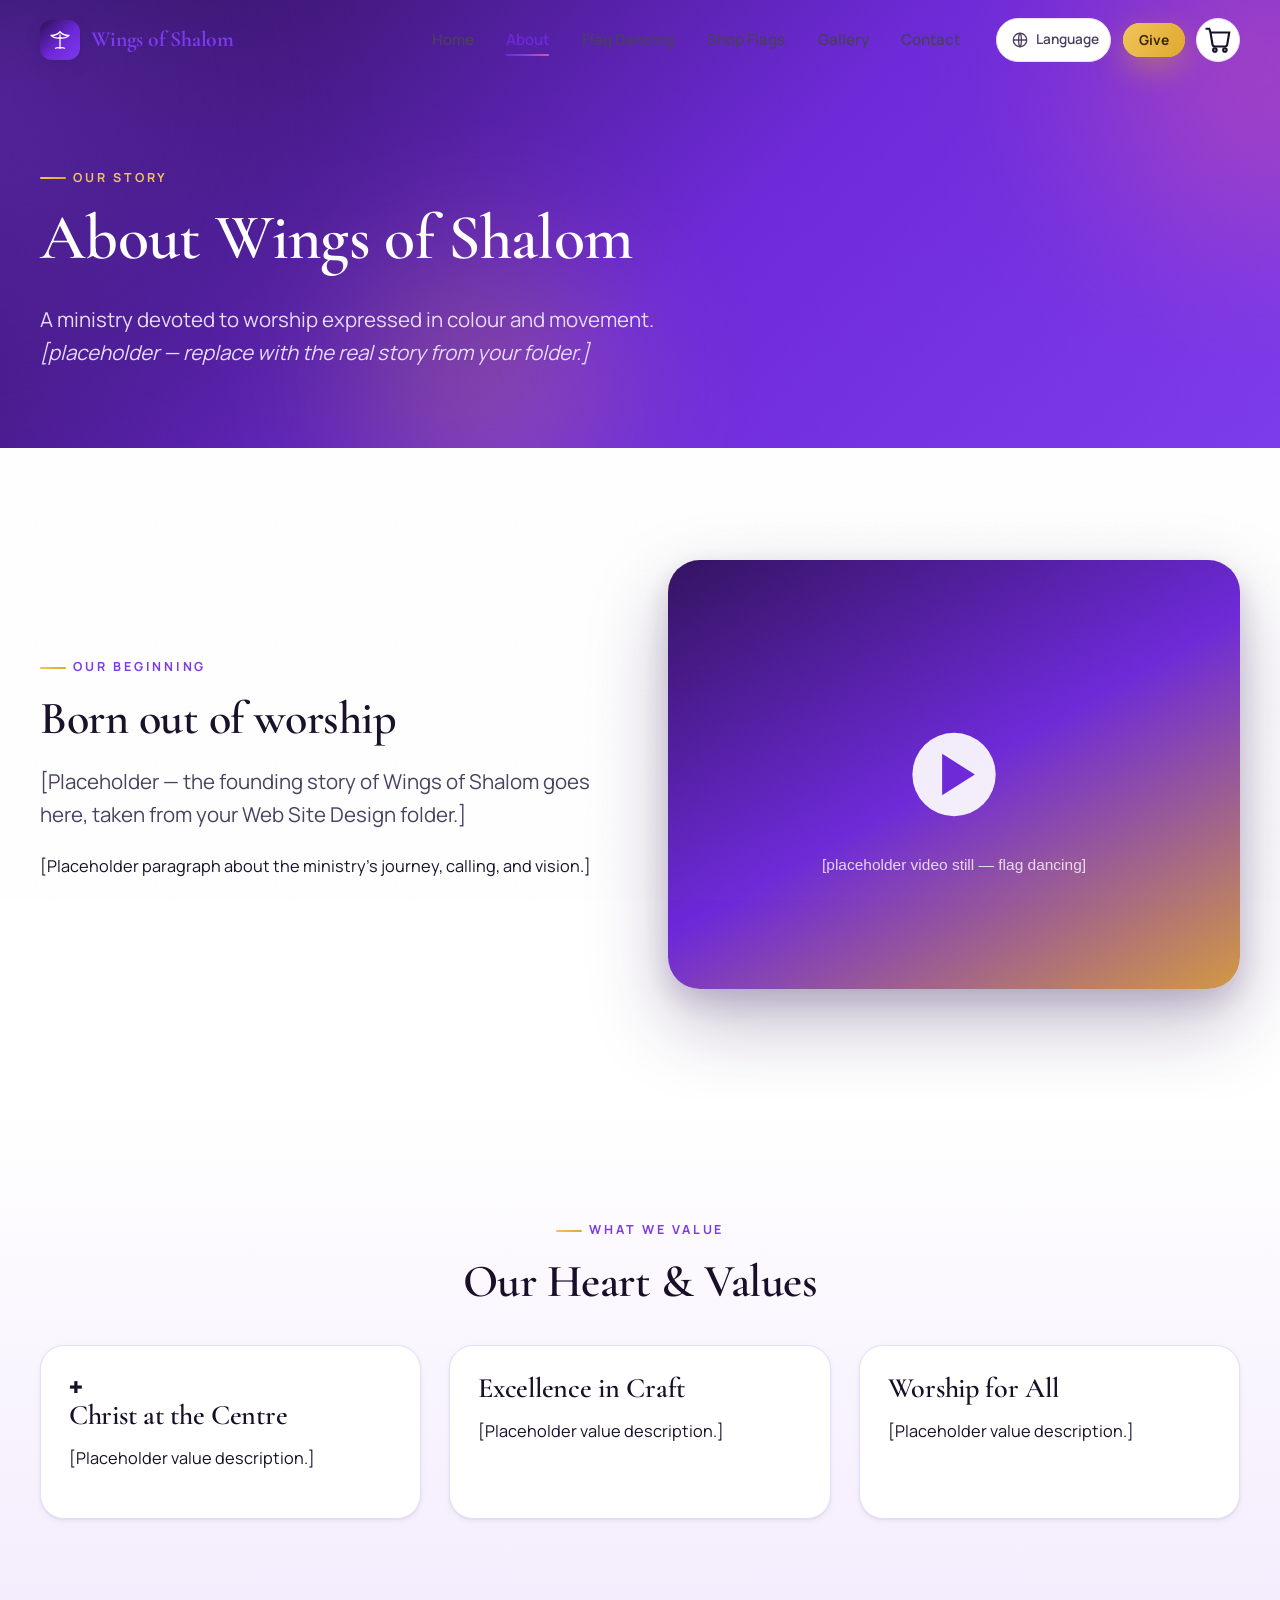
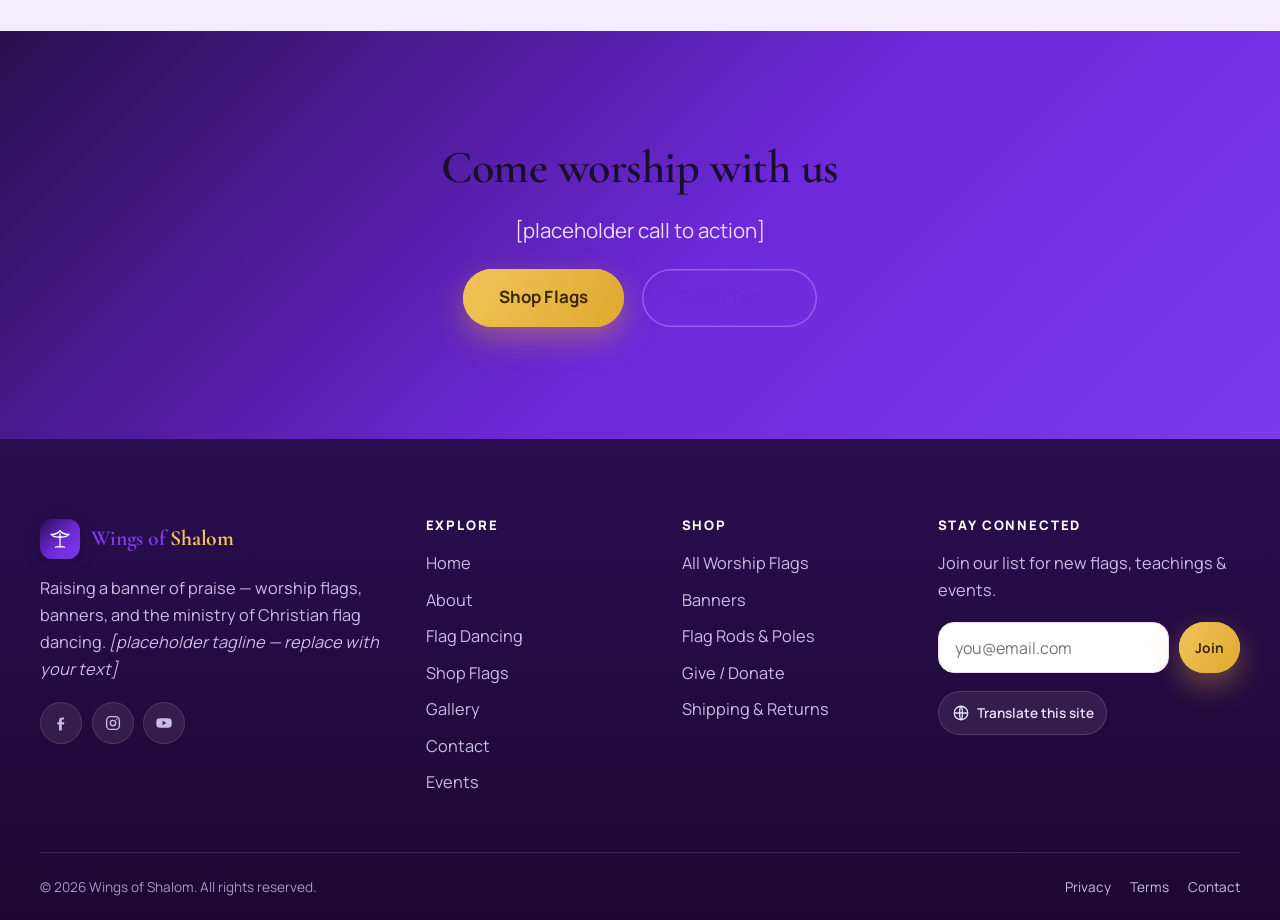
==== about.html @ 12aecfdf "Initial build: modern Wings of Shalom site + worship-flags storefront - Purple design system, self-h" ====
<!doctype html>
<html lang="en">
<head>
  <meta charset="utf-8">
  <meta name="viewport" content="width=device-width, initial-scale=1">
  <title>About Us — Wings of Shalom</title>
  <meta name="description" content="The story and heart behind Wings of Shalom — worship flags and Christian flag dancing.">
  <link rel="icon" href="assets/img/favicon.svg" type="image/svg+xml">
  <link rel="preload" as="font" type="font/woff2" href="assets/fonts/cormorant-600.woff2" crossorigin>
  <link rel="stylesheet" href="assets/css/theme.css">
  <script defer src="assets/js/products.js"></script>
  <script defer src="assets/js/components.js"></script>
  <script defer src="assets/js/store.js"></script>
  <script defer src="assets/js/main.js"></script>
</head>
<body>
<div id="site-header"></div>
<main>
  <section class="band royal" style="padding:10rem 0 3.5rem;position:relative;overflow:hidden">
    <div class="aurora" style="opacity:.5"><i></i><i></i><i></i></div>
    <div class="container" style="position:relative;z-index:2">
      <span class="eyebrow" style="color:var(--gold-400)" data-reveal>Our Story</span>
      <h1 data-reveal data-reveal-delay="1" style="color:#fff">About Wings of Shalom</h1>
      <p class="lead" data-reveal data-reveal-delay="2" style="color:#e9ddfb;max-width:58ch">A ministry devoted to worship expressed in colour and movement. <em>[placeholder — replace with the real story from your folder.]</em></p>
    </div>
  </section>
  
  <section class="section">
    <div class="container grid cols-2" style="gap:var(--sp-6);align-items:center">
      <div data-reveal="left">
        <span class="eyebrow">Our Beginning</span>
        <h2>Born out of worship</h2>
        <p class="lead">[Placeholder — the founding story of Wings of Shalom goes here, taken from your
          Web Site Design folder.]</p>
        <p>[Placeholder paragraph about the ministry's journey, calling, and vision.]</p>
      </div>
      <div data-reveal="right" data-tilt="7" class="tilt"><div class="tilt-lift shine-border" style="border-radius:var(--r-xl);overflow:hidden;box-shadow:var(--sh-4)"><img src="assets/img/media-1.svg" alt="[placeholder]" class="obj-cover" style="aspect-ratio:4/3"></div></div>
    </div>
  </section>
  <section class="section band soft">
    <div class="container">
      <div class="section-head center text-center" style="margin-bottom:var(--sp-5)"><span class="eyebrow" style="justify-content:center">What We Value</span><h2>Our Heart &amp; Values</h2></div>
      <div class="grid cols-3">
        <div class="card" data-reveal><div class="pad"><span class="ic feature-ic">✚</span><h3>Christ at the Centre</h3><p>[Placeholder value description.]</p></div></div>
        <div class="card" data-reveal data-reveal-delay="1"><div class="pad"><h3>Excellence in Craft</h3><p>[Placeholder value description.]</p></div></div>
        <div class="card" data-reveal data-reveal-delay="2"><div class="pad"><h3>Worship for All</h3><p>[Placeholder value description.]</p></div></div>
      </div>
    </div>
  </section>
  <section class="section band royal" style="text-align:center"><div class="narrow"><h2 data-reveal>Come worship with us</h2><p class="lead" data-reveal data-reveal-delay="1" style="color:#e9ddfb">[placeholder call to action]</p><div class="flex center wrap" data-reveal data-reveal-delay="2" style="margin-top:1.2rem"><a class="btn lg gold" href="worship-flags.html">Shop Flags</a><a class="btn lg ghost" href="contact.html">Get in Touch</a></div></div></section>
</main>
<div id="site-footer"></div>
</body>
</html>
---- assets/css/theme.css ----
/* ============================================================================
   WINGS OF SHALOM — Design System  (theme.css)
   Purple-anchored, worshipful, modern. Self-contained (no CDN).
   ----------------------------------------------------------------------------
   Sections:
     1. Fonts
     2. Design tokens (color / type / space / depth / motion)
     3. Reset & base
     4. Typography
     5. Layout primitives
     6. Buttons & links
     7. Cards, glass, depth
     8. Navigation + Google Translate widget
     9. Hero + animated backdrops
    10. Sections, ribbons, marquee
    11. Forms & inputs
    12. Storefront (grid, product, cart drawer, checkout)
    13. Footer
    14. Motion / scroll-reveal / reduced-motion
    15. Utilities & responsive
   ========================================================================== */

/* ---------- 1. Fonts -------------------------------------------------------- */
@font-face{font-family:"Cormorant";src:url("../fonts/cormorant-400.woff2") format("woff2");font-weight:400;font-style:normal;font-display:swap}
@font-face{font-family:"Cormorant";src:url("../fonts/cormorant-500.woff2") format("woff2");font-weight:500;font-style:normal;font-display:swap}
@font-face{font-family:"Cormorant";src:url("../fonts/cormorant-600.woff2") format("woff2");font-weight:600;font-style:normal;font-display:swap}
@font-face{font-family:"Cormorant";src:url("../fonts/cormorant-700.woff2") format("woff2");font-weight:700;font-style:normal;font-display:swap}
@font-face{font-family:"Manrope";src:url("../fonts/manrope-400.woff2") format("woff2");font-weight:400;font-style:normal;font-display:swap}
@font-face{font-family:"Manrope";src:url("../fonts/manrope-500.woff2") format("woff2");font-weight:500;font-style:normal;font-display:swap}
@font-face{font-family:"Manrope";src:url("../fonts/manrope-600.woff2") format("woff2");font-weight:600;font-style:normal;font-display:swap}
@font-face{font-family:"Manrope";src:url("../fonts/manrope-700.woff2") format("woff2");font-weight:700;font-style:normal;font-display:swap}
@font-face{font-family:"Manrope";src:url("../fonts/manrope-800.woff2") format("woff2");font-weight:800;font-style:normal;font-display:swap}
@font-face{font-family:"Playfair";src:url("../fonts/playfair-600.woff2") format("woff2");font-weight:600;font-style:normal;font-display:swap}
@font-face{font-family:"Playfair";src:url("../fonts/playfair-700.woff2") format("woff2");font-weight:700;font-style:normal;font-display:swap}

/* ---------- 2. Design tokens ----------------------------------------------- */
:root{
  /* --- Purple scale (the MAIN color family) --- */
  --plum-950:#1c0733;
  --plum-900:#2a0e4f;
  --plum-800:#3b1466;
  --plum-700:#4c1d95;
  --brand-700:#5b21b6;
  --brand-600:#6d28d9;   /* primary */
  --brand-500:#7c3aed;   /* bright primary / CTA */
  --brand-400:#9061f0;
  --lilac-300:#b794f6;
  --lilac-200:#d6bcfa;
  --lilac-100:#ede9fe;
  --lilac-50:#f6f2ff;

  /* --- Complementary accents (purple stays dominant) --- */
  --gold-600:#c68a1e;
  --gold-500:#e0a92e;    /* regal gold */
  --gold-400:#f0c45a;
  --rose-500:#e0559b;    /* flag-vibrant magenta-rose */
  --rose-400:#f472b6;
  --teal-400:#3fd0c9;    /* cool complement, used sparingly */
  --teal-300:#5eead4;

  /* --- Neutrals (purple-tinted) --- */
  --ink-900:#180f28;
  --ink-800:#241a38;
  --ink-600:#4a3f60;
  --ink-500:#6b6083;
  --ink-400:#8f86a6;
  --paper:#ffffff;
  --paper-2:#faf7ff;
  --paper-3:#f3ecfd;
  --line:#e7ddf7;
  --line-strong:#d8c9f2;

  /* --- Semantic tokens (light context default) --- */
  --bg:var(--paper);
  --bg-soft:var(--paper-2);
  --surface:#ffffff;
  --text:var(--ink-900);
  --text-soft:var(--ink-600);
  --text-faint:var(--ink-400);
  --brand:var(--brand-600);
  --brand-bright:var(--brand-500);
  --accent:var(--gold-500);
  --border:var(--line);

  /* --- Gradients --- */
  --grad-brand:linear-gradient(120deg,var(--brand-600),var(--brand-500) 40%,var(--rose-500));
  --grad-royal:linear-gradient(135deg,var(--plum-900),var(--brand-600) 55%,var(--brand-500));
  --grad-gold:linear-gradient(120deg,var(--gold-400),var(--gold-500));
  --grad-text:linear-gradient(100deg,var(--brand-500),var(--rose-500) 60%,var(--gold-500));
  --grad-sheen:linear-gradient(115deg,transparent 20%,rgba(255,255,255,.55) 50%,transparent 80%);

  /* --- Type --- */
  --font-display:"Cormorant","Iowan Old Style","Palatino Linotype",Georgia,serif;
  --font-quote:"Playfair","Cormorant",Georgia,serif;
  --font-body:"Manrope",system-ui,-apple-system,"Segoe UI",Roboto,sans-serif;
  --fs-hero:clamp(2.9rem,7vw,6rem);
  --fs-h1:clamp(2.3rem,5vw,4rem);
  --fs-h2:clamp(1.9rem,3.6vw,3rem);
  --fs-h3:clamp(1.35rem,2.2vw,1.9rem);
  --fs-lead:clamp(1.08rem,1.6vw,1.35rem);

  /* --- Space & radius --- */
  --sp-1:.375rem; --sp-2:.75rem; --sp-3:1.125rem; --sp-4:1.75rem;
  --sp-5:2.5rem; --sp-6:3.5rem; --sp-7:5rem; --sp-8:7rem;
  --r-sm:.6rem; --r-md:1rem; --r-lg:1.5rem; --r-xl:2rem; --r-pill:999px;
  --maxw:1200px; --maxw-narrow:820px;

  /* --- Depth --- */
  --sh-1:0 1px 2px rgba(28,7,51,.06),0 2px 6px rgba(28,7,51,.05);
  --sh-2:0 6px 18px rgba(59,20,102,.10),0 2px 6px rgba(59,20,102,.06);
  --sh-3:0 18px 44px rgba(59,20,102,.16),0 6px 14px rgba(59,20,102,.09);
  --sh-4:0 34px 80px rgba(43,14,79,.28),0 12px 30px rgba(43,14,79,.16);
  --sh-brand:0 20px 50px rgba(109,40,217,.35);
  --ring:0 0 0 3px rgba(124,58,237,.35);

  /* --- Motion --- */
  --ease:cubic-bezier(.22,.61,.36,1);
  --ease-out:cubic-bezier(.16,1,.3,1);
  --ease-spring:cubic-bezier(.34,1.56,.64,1);
  --t-fast:.18s; --t:.32s; --t-slow:.6s;
}

/* Dark context helper (for rich bands / footer) */
.on-dark{
  --bg:var(--plum-950);
  --surface:rgba(255,255,255,.06);
  --text:#f4eeff;
  --text-soft:#c9bce6;
  --text-faint:#9d8ec2;
  --border:rgba(255,255,255,.12);
  color:var(--text);
}

/* ---------- 3. Reset & base ------------------------------------------------ */
*,*::before,*::after{box-sizing:border-box}
html{-webkit-text-size-adjust:100%;scroll-behavior:smooth}
@media (prefers-reduced-motion:reduce){html{scroll-behavior:auto}}
body{
  margin:0;font-family:var(--font-body);color:var(--text);background:var(--bg);
  font-size:1.02rem;line-height:1.65;font-weight:400;
  -webkit-font-smoothing:antialiased;text-rendering:optimizeLegibility;
  overflow-x:hidden;
}
img,video,svg{max-width:100%;height:auto;display:block}
a{color:inherit;text-decoration:none}
button{font-family:inherit;cursor:pointer}
:focus-visible{outline:none;box-shadow:var(--ring);border-radius:var(--r-sm)}
::selection{background:var(--brand-400);color:#fff}
hr{border:none;border-top:1px solid var(--border);margin:var(--sp-5) 0}

/* Grain + scrollbar niceties */
body::after{
  content:"";position:fixed;inset:0;pointer-events:none;z-index:9;opacity:.035;
  background-image:url("data:image/svg+xml,%3Csvg xmlns='http://www.w3.org/2000/svg' width='120' height='120'%3E%3Cfilter id='n'%3E%3CfeTurbulence type='fractalNoise' baseFrequency='.9' numOctaves='2'/%3E%3C/filter%3E%3Crect width='100%25' height='100%25' filter='url(%23n)'/%3E%3C/svg%3E");
}
::-webkit-scrollbar{width:12px;height:12px}
::-webkit-scrollbar-thumb{background:var(--lilac-300);border-radius:99px;border:3px solid var(--paper-2)}
::-webkit-scrollbar-thumb:hover{background:var(--brand-400)}

/* ---------- 4. Typography -------------------------------------------------- */
h1,h2,h3,h4{font-family:var(--font-display);font-weight:600;line-height:1.05;
  letter-spacing:-.01em;color:var(--text);margin:0 0 .5em}
h1{font-size:var(--fs-h1)} h2{font-size:var(--fs-h2)} h3{font-size:var(--fs-h3);font-weight:600}
p{margin:0 0 1.1em}
.lead{font-size:var(--fs-lead);color:var(--text-soft);line-height:1.6}
.eyebrow{font-family:var(--font-body);font-weight:700;font-size:.78rem;
  letter-spacing:.22em;text-transform:uppercase;color:var(--brand-500);
  display:inline-flex;align-items:center;gap:.6em;margin:0 0 1rem}
.eyebrow::before{content:"";width:26px;height:2px;border-radius:2px;background:var(--grad-gold)}
.on-dark .eyebrow{color:var(--gold-400)}
.display{font-family:var(--font-display);font-size:var(--fs-hero);font-weight:600;
  line-height:1.02;letter-spacing:-.02em}
.grad-text{background:var(--grad-text);-webkit-background-clip:text;background-clip:text;
  -webkit-text-fill-color:transparent;color:transparent}
.serif{font-family:var(--font-display)}
.quote{font-family:var(--font-quote);font-style:italic}
.scripture{font-family:var(--font-quote);font-style:italic;color:var(--text-soft)}
small,.small{font-size:.82rem}

/* ---------- 5. Layout primitives ------------------------------------------- */
.container{width:min(100% - 2.5rem,var(--maxw));margin-inline:auto}
.narrow{width:min(100% - 2.5rem,var(--maxw-narrow));margin-inline:auto}
.section{padding-block:var(--sp-8)}
.section-sm{padding-block:var(--sp-6)}
.grid{display:grid;gap:var(--sp-4)}
.cols-2{grid-template-columns:repeat(2,1fr)}
.cols-3{grid-template-columns:repeat(3,1fr)}
.cols-4{grid-template-columns:repeat(4,1fr)}
.flex{display:flex;gap:var(--sp-3);align-items:center}
.wrap{flex-wrap:wrap}
.between{justify-content:space-between}
.center{justify-content:center}
.stack>*+*{margin-top:var(--sp-3)}
.text-center{text-align:center}
.mx-auto{margin-inline:auto}
.badge{display:inline-flex;align-items:center;gap:.5em;font-size:.75rem;font-weight:700;
  letter-spacing:.03em;padding:.4em .8em;border-radius:var(--r-pill);
  background:var(--lilac-100);color:var(--brand-600)}
.badge.gold{background:linear-gradient(120deg,#fff4d6,#ffe6a8);color:#8a5a00}

/* ---------- 6. Buttons & links --------------------------------------------- */
.btn{
  --bg:var(--grad-brand);position:relative;display:inline-flex;align-items:center;
  justify-content:center;gap:.6em;font-family:var(--font-body);font-weight:700;
  font-size:.98rem;letter-spacing:.01em;line-height:1;padding:1.02em 1.7em;border:none;
  border-radius:var(--r-pill);color:#fff;background:var(--brand-600);
  box-shadow:var(--sh-2);isolation:isolate;overflow:hidden;
  transition:transform var(--t) var(--ease-spring),box-shadow var(--t) var(--ease),filter var(--t);
  will-change:transform}
.btn::before{content:"";position:absolute;inset:0;z-index:-1;background:var(--grad-brand);
  transition:transform var(--t) var(--ease)}
.btn::after{content:"";position:absolute;inset:0;z-index:-1;opacity:0;
  background:var(--grad-sheen);transform:translateX(-120%);transition:opacity .1s}
.btn:hover{transform:translateY(-3px) scale(1.015);box-shadow:var(--sh-brand)}
.btn:hover::after{opacity:1;animation:sheen .9s var(--ease) forwards}
.btn:active{transform:translateY(-1px) scale(.99)}
@keyframes sheen{from{transform:translateX(-120%)}to{transform:translateX(120%)}}
.btn.gold{background:var(--grad-gold);color:#3a2600;box-shadow:0 12px 30px rgba(224,169,46,.4)}
.btn.gold::before{background:var(--grad-gold)}
.btn.ghost{background:transparent;color:var(--brand-600);box-shadow:inset 0 0 0 1.5px var(--brand-400)}
.btn.ghost::before{opacity:0}
.btn.ghost:hover{color:#fff;box-shadow:var(--sh-brand)}
.btn.ghost:hover::before{opacity:1}
.on-dark .btn.ghost{color:#fff;box-shadow:inset 0 0 0 1.5px rgba(255,255,255,.4)}
.btn.lg{padding:1.2em 2.1em;font-size:1.06rem}
.btn.sm{padding:.72em 1.15em;font-size:.86rem}
.btn.block{display:flex;width:100%}
.link-arrow{display:inline-flex;align-items:center;gap:.5em;font-weight:700;color:var(--brand-600);
  transition:gap var(--t) var(--ease)}
.link-arrow svg{transition:transform var(--t) var(--ease)}
.link-arrow:hover{gap:.85em}
.link-arrow:hover svg{transform:translateX(4px)}
.on-dark .link-arrow{color:var(--gold-400)}

/* ---------- 7. Cards, glass, depth ----------------------------------------- */
.card{background:var(--surface);border:1px solid var(--border);border-radius:var(--r-lg);
  box-shadow:var(--sh-1);overflow:hidden;transition:transform var(--t) var(--ease-out),
  box-shadow var(--t) var(--ease),border-color var(--t)}
.card:hover{transform:translateY(-6px);box-shadow:var(--sh-3);border-color:var(--line-strong)}
.card .pad{padding:var(--sp-4)}
.glass{background:rgba(255,255,255,.62);backdrop-filter:blur(16px) saturate(160%);
  -webkit-backdrop-filter:blur(16px) saturate(160%);border:1px solid rgba(255,255,255,.55);
  box-shadow:var(--sh-2)}
.on-dark .glass{background:rgba(40,20,70,.42);border-color:rgba(255,255,255,.12)}
/* 3D tilt shell (JS-driven via --rx/--ry) */
.tilt{transform:perspective(900px) rotateX(var(--rx,0deg)) rotateY(var(--ry,0deg));
  transition:transform var(--t) var(--ease);transform-style:preserve-3d;will-change:transform}
.tilt .tilt-lift{transform:translateZ(40px)}
/* Gradient border shine */
.shine-border{position:relative}
.shine-border::before{content:"";position:absolute;inset:0;border-radius:inherit;padding:1.5px;
  background:var(--grad-brand);-webkit-mask:linear-gradient(#000 0 0) content-box,linear-gradient(#000 0 0);
  -webkit-mask-composite:xor;mask-composite:exclude;opacity:.0;transition:opacity var(--t)}
.shine-border:hover::before{opacity:.9}

/* ---------- 8. Navigation + Google Translate ------------------------------- */
.nav{position:fixed;top:0;left:0;right:0;z-index:100;transition:background var(--t) var(--ease),
  box-shadow var(--t) var(--ease),padding var(--t) var(--ease);padding:1.1rem 0}
.nav-inner{display:flex;align-items:center;gap:1.4rem;
  width:min(100% - 2.5rem,var(--maxw));margin-inline:auto}
.nav.scrolled{background:rgba(255,255,255,.72);backdrop-filter:blur(18px) saturate(180%);
  -webkit-backdrop-filter:blur(18px) saturate(180%);box-shadow:0 6px 24px rgba(59,20,102,.10);
  padding:.6rem 0;border-bottom:1px solid rgba(216,201,242,.6)}
.brand{display:flex;align-items:center;gap:.7rem;font-family:var(--font-display);
  font-weight:700;font-size:1.35rem;letter-spacing:-.01em;color:var(--text);margin-right:auto}
.brand .mark{width:40px;height:40px;border-radius:12px;display:grid;place-items:center;
  background:var(--grad-royal);box-shadow:var(--sh-2);color:#fff;flex:0 0 auto}
.brand .mark svg{width:24px;height:24px}
.brand b{font-weight:700}.brand span{color:var(--brand-500)}
.nav-links{display:flex;align-items:center;gap:.35rem}
.nav-links a{position:relative;padding:.55rem .85rem;border-radius:var(--r-sm);font-weight:600;
  font-size:.95rem;color:var(--text-soft);transition:color var(--t),background var(--t)}
.nav-links a::after{content:"";position:absolute;left:.85rem;right:.85rem;bottom:.32rem;height:2px;
  border-radius:2px;background:var(--grad-brand);transform:scaleX(0);transform-origin:left;
  transition:transform var(--t) var(--ease)}
.nav-links a:hover,.nav-links a.active{color:var(--brand-600)}
.nav-links a:hover::after,.nav-links a.active::after{transform:scaleX(1)}
.nav-actions{display:flex;align-items:center;gap:.7rem}

/* Cart button */
.cart-btn{position:relative;width:44px;height:44px;border-radius:50%;border:1px solid var(--border);
  background:var(--surface);display:grid;place-items:center;color:var(--text);
  transition:transform var(--t) var(--ease-spring),box-shadow var(--t),color var(--t)}
.cart-btn:hover{transform:translateY(-2px) scale(1.06);box-shadow:var(--sh-2);color:var(--brand-600)}
.cart-count{position:absolute;top:-4px;right:-4px;min-width:20px;height:20px;padding:0 5px;
  border-radius:99px;background:var(--grad-brand);color:#fff;font-size:.7rem;font-weight:800;
  display:grid;place-items:center;box-shadow:0 3px 8px rgba(124,58,237,.5);
  transform:scale(0);transition:transform var(--t) var(--ease-spring)}
.cart-count.show{transform:scale(1)}
.cart-count.bump{animation:bump .4s var(--ease-spring)}
@keyframes bump{0%{transform:scale(1)}40%{transform:scale(1.5)}100%{transform:scale(1)}}

/* Google Translate widget — restyled to a clean pill */
.gt-wrap{position:relative;display:inline-flex;align-items:center}
.gt-pill{display:inline-flex;align-items:center;gap:.45rem;height:44px;padding:0 .7rem 0 .85rem;
  border-radius:var(--r-pill);border:1px solid var(--border);background:var(--surface);
  color:var(--text-soft);font-weight:600;font-size:.85rem;transition:box-shadow var(--t),color var(--t)}
.gt-pill:hover{color:var(--brand-600);box-shadow:var(--sh-1)}
.gt-pill svg{width:18px;height:18px;flex:0 0 auto}
/* Google injects a <select>; we overlay it invisibly on the pill for native behaviour */
#google_translate_element{position:relative}
#google_translate_element .goog-te-gadget{font-size:0!important;color:transparent!important}
#google_translate_element .goog-te-gadget>span{display:none}
#google_translate_element select.goog-te-combo{
  position:absolute;inset:0;width:100%;height:100%;opacity:0;cursor:pointer;margin:0;border:0}
/* Kill Google’s top banner + tooltip chrome */
.goog-te-banner-frame,.skiptranslate>iframe{display:none!important}
body{top:0!important}
#goog-gt-tt,.goog-te-balloon-frame{display:none!important}
.goog-text-highlight{background:none!important;box-shadow:none!important}

/* Mobile nav */
.nav-toggle{display:none;width:44px;height:44px;border-radius:12px;border:1px solid var(--border);
  background:var(--surface);flex-direction:column;justify-content:center;align-items:center;gap:5px}
.nav-toggle span{width:20px;height:2px;background:var(--text);border-radius:2px;
  transition:transform var(--t) var(--ease),opacity var(--t)}
.nav-toggle.open span:nth-child(1){transform:translateY(7px) rotate(45deg)}
.nav-toggle.open span:nth-child(2){opacity:0}
.nav-toggle.open span:nth-child(3){transform:translateY(-7px) rotate(-45deg)}

/* ---------- 9. Hero + animated backdrops ----------------------------------- */
.hero{position:relative;min-height:100svh;display:flex;align-items:center;
  padding-top:7rem;overflow:hidden;background:var(--plum-950);color:#fff}
.hero .container{position:relative;z-index:3}
.hero h1{color:#fff}
.hero .lead{color:#d9ccf3;max-width:34ch}
/* Animated aurora / mesh blobs */
.aurora{position:absolute;inset:-20% -10%;z-index:0;filter:blur(60px);opacity:.9;pointer-events:none}
.aurora i{position:absolute;display:block;border-radius:50%;mix-blend-mode:screen;
  animation:float-blob 18s var(--ease) infinite alternate}
.aurora i:nth-child(1){width:44vw;height:44vw;left:-6%;top:2%;
  background:radial-gradient(circle at 30% 30%,var(--brand-500),transparent 62%);animation-delay:0s}
.aurora i:nth-child(2){width:40vw;height:40vw;right:-4%;top:-6%;
  background:radial-gradient(circle at 60% 40%,var(--rose-500),transparent 60%);animation-delay:-4s}
.aurora i:nth-child(3){width:38vw;height:38vw;left:24%;bottom:-14%;
  background:radial-gradient(circle at 50% 50%,var(--gold-500),transparent 58%);opacity:.6;animation-delay:-8s}
.aurora i:nth-child(4){width:30vw;height:30vw;right:14%;bottom:-8%;
  background:radial-gradient(circle at 50% 50%,var(--teal-400),transparent 60%);opacity:.45;animation-delay:-12s}
@keyframes float-blob{
  0%{transform:translate(0,0) scale(1)}
  50%{transform:translate(4%,3%) scale(1.12)}
  100%{transform:translate(-3%,-4%) scale(1.05)}}
/* Star/anointing sparkle field */
.stars{position:absolute;inset:0;z-index:1;opacity:.5;pointer-events:none;
  background-image:radial-gradient(1.5px 1.5px at 20% 30%,#fff,transparent),
    radial-gradient(1.5px 1.5px at 70% 60%,#fff,transparent),
    radial-gradient(1px 1px at 40% 80%,#fff,transparent),
    radial-gradient(1.5px 1.5px at 85% 25%,#fff,transparent),
    radial-gradient(1px 1px at 55% 15%,#fff,transparent);
  background-size:cover;animation:twinkle 6s ease-in-out infinite alternate}
@keyframes twinkle{from{opacity:.25}to{opacity:.6}}
/* Flowing worship-flag canvas sits at z1 */
.flag-canvas{position:absolute;inset:0;z-index:1;opacity:.8;pointer-events:none}
.hero-fade{position:absolute;left:0;right:0;bottom:0;height:22vh;z-index:2;pointer-events:none;
  background:linear-gradient(to bottom,transparent,var(--paper) 92%)}
.scroll-cue{position:absolute;left:50%;bottom:1.6rem;z-index:4;transform:translateX(-50%);
  color:#cdbff0;font-size:.72rem;letter-spacing:.2em;text-transform:uppercase;
  display:flex;flex-direction:column;align-items:center;gap:.5rem}
.scroll-cue .dot{width:22px;height:36px;border-radius:12px;border:2px solid rgba(255,255,255,.4);
  position:relative}
.scroll-cue .dot::after{content:"";position:absolute;left:50%;top:7px;width:4px;height:7px;
  border-radius:4px;background:#fff;transform:translateX(-50%);animation:scrolldot 1.8s infinite}
@keyframes scrolldot{0%{opacity:0;transform:translate(-50%,0)}40%{opacity:1}
  80%{opacity:0;transform:translate(-50%,12px)}100%{opacity:0}}

/* ---------- 10. Sections, ribbons, marquee --------------------------------- */
.band{position:relative;overflow:hidden}
.band.royal{background:var(--grad-royal);color:#fff}
.band.plum{background:linear-gradient(180deg,var(--plum-950),var(--plum-900))}
.band.soft{background:linear-gradient(180deg,var(--paper),var(--paper-3))}
.section-head{max-width:60ch}
.section-head.center{margin-inline:auto;text-align:center}
/* Marquee scripture ribbon */
.marquee{--gap:3rem;display:flex;overflow:hidden;user-select:none;
  -webkit-mask:linear-gradient(90deg,transparent,#000 8%,#000 92%,transparent);
          mask:linear-gradient(90deg,transparent,#000 8%,#000 92%,transparent)}
.marquee ul{display:flex;gap:var(--gap);padding:0 calc(var(--gap)/2);margin:0;list-style:none;
  flex:0 0 auto;min-width:100%;justify-content:space-around;animation:scroll-x 34s linear infinite}
.marquee:hover ul{animation-play-state:paused}
.marquee li{display:flex;align-items:center;gap:var(--gap);font-family:var(--font-quote);
  font-style:italic;font-size:1.25rem;white-space:nowrap;color:var(--text-soft)}
.marquee li::after{content:"✦";color:var(--gold-500);font-style:normal}
@keyframes scroll-x{from{transform:translateX(0)}to{transform:translateX(calc(-100% - var(--gap)))}}
/* Stat / feature tiles */
.stat{display:flex;flex-direction:column;gap:.2rem}
.stat b{font-family:var(--font-display);font-size:clamp(2.2rem,4vw,3.4rem);font-weight:700;
  background:var(--grad-text);-webkit-background-clip:text;background-clip:text;-webkit-text-fill-color:transparent}
.stat span{color:var(--text-faint);font-weight:600;letter-spacing:.04em;text-transform:uppercase;font-size:.78rem}
.feature{display:flex;gap:1rem;align-items:flex-start}
.feature .ic{flex:0 0 auto;width:52px;height:52px;border-radius:14px;display:grid;place-items:center;
  background:var(--lilac-100);color:var(--brand-600);box-shadow:inset 0 0 0 1px var(--line)}
.on-dark .feature .ic{background:rgba(255,255,255,.08);color:var(--gold-400);box-shadow:inset 0 0 0 1px rgba(255,255,255,.14)}
.feature h3{margin-bottom:.25em}
/* Pull quote */
.pullquote{font-family:var(--font-quote);font-style:italic;font-size:clamp(1.5rem,3vw,2.4rem);
  line-height:1.3;color:var(--text);position:relative;padding-left:1.2em}
.pullquote::before{content:"\201C";position:absolute;left:-.05em;top:-.2em;font-size:2.4em;
  color:var(--lilac-200);line-height:1}

/* ---------- 11. Forms & inputs --------------------------------------------- */
.field{display:flex;flex-direction:column;gap:.4rem;margin-bottom:1rem}
.field label{font-weight:600;font-size:.85rem;color:var(--text-soft)}
.input,.select,.textarea{width:100%;font-family:inherit;font-size:1rem;color:var(--text);
  background:var(--surface);border:1.5px solid var(--border);border-radius:var(--r-md);
  padding:.85em 1em;transition:border-color var(--t),box-shadow var(--t)}
.input:focus,.select:focus,.textarea:focus{outline:none;border-color:var(--brand-400);box-shadow:var(--ring)}
.textarea{resize:vertical;min-height:120px}
.row-2{display:grid;grid-template-columns:1fr 1fr;gap:1rem}
.check{display:flex;align-items:flex-start;gap:.6rem;font-size:.9rem;color:var(--text-soft)}
.newsletter{display:flex;gap:.6rem;flex-wrap:wrap}
.newsletter .input{flex:1;min-width:220px}

/* ---------- 12. Storefront -------------------------------------------------- */
.shop-toolbar{display:flex;align-items:center;gap:.6rem;flex-wrap:wrap;margin-bottom:var(--sp-4)}
.chip{border:1.5px solid var(--border);background:var(--surface);color:var(--text-soft);
  padding:.55em 1.05em;border-radius:var(--r-pill);font-weight:600;font-size:.88rem;
  transition:all var(--t) var(--ease)}
.chip:hover{border-color:var(--brand-400);color:var(--brand-600)}
.chip.active{background:var(--grad-brand);color:#fff;border-color:transparent;box-shadow:var(--sh-2)}
.product-grid{display:grid;gap:var(--sp-4);grid-template-columns:repeat(auto-fill,minmax(250px,1fr))}
.product{position:relative;background:var(--surface);border:1px solid var(--border);
  border-radius:var(--r-lg);overflow:hidden;display:flex;flex-direction:column;
  transition:transform var(--t) var(--ease-out),box-shadow var(--t)}
.product:hover{transform:translateY(-7px);box-shadow:var(--sh-3)}
.product .media{position:relative;aspect-ratio:4/5;overflow:hidden;background:var(--paper-3)}
.product .media img{width:100%;height:100%;object-fit:cover;transition:transform .7s var(--ease-out)}
.product:hover .media img{transform:scale(1.07)}
.product .tag{position:absolute;top:.8rem;left:.8rem;z-index:2}
.product .quick{position:absolute;left:.8rem;right:.8rem;bottom:.8rem;z-index:2;opacity:0;
  transform:translateY(10px);transition:opacity var(--t),transform var(--t) var(--ease-out)}
.product:hover .quick{opacity:1;transform:none}
.product .info{padding:1.05rem 1.1rem 1.2rem;display:flex;flex-direction:column;gap:.35rem;flex:1}
.product .info h3{font-family:var(--font-body);font-weight:700;font-size:1.02rem;margin:0;line-height:1.3}
.product .cat{font-size:.75rem;font-weight:700;letter-spacing:.08em;text-transform:uppercase;color:var(--brand-500)}
.product .price{margin-top:auto;font-weight:800;font-size:1.15rem;color:var(--text);display:flex;align-items:baseline;gap:.5rem}
.product .price s{color:var(--text-faint);font-weight:600;font-size:.9rem}
.stars-row{display:flex;gap:2px;color:var(--gold-500);font-size:.85rem}

/* Cart drawer */
.drawer-scrim{position:fixed;inset:0;z-index:200;background:rgba(24,15,40,.5);
  backdrop-filter:blur(3px);opacity:0;visibility:hidden;transition:opacity var(--t),visibility var(--t)}
.drawer-scrim.open{opacity:1;visibility:visible}
.drawer{position:fixed;top:0;right:0;bottom:0;z-index:201;width:min(440px,100%);
  background:var(--paper-2);box-shadow:var(--sh-4);display:flex;flex-direction:column;
  transform:translateX(100%);transition:transform .42s var(--ease-out)}
.drawer.open{transform:none}
.drawer-head{display:flex;align-items:center;justify-content:space-between;padding:1.3rem 1.4rem;
  border-bottom:1px solid var(--border)}
.drawer-head h3{margin:0;font-family:var(--font-display)}
.icon-btn{width:40px;height:40px;border-radius:50%;border:1px solid var(--border);background:var(--surface);
  display:grid;place-items:center;color:var(--text);transition:transform var(--t),color var(--t)}
.icon-btn:hover{transform:rotate(90deg);color:var(--brand-600)}
.drawer-body{flex:1;overflow-y:auto;padding:1.1rem 1.4rem}
.line{display:grid;grid-template-columns:74px 1fr auto;gap:.9rem;padding:.9rem 0;border-bottom:1px solid var(--border);align-items:center}
.line img{width:74px;height:88px;object-fit:cover;border-radius:var(--r-sm)}
.line .l-name{font-weight:700;font-size:.95rem;line-height:1.25}
.line .l-opt{font-size:.8rem;color:var(--text-faint)}
.line .l-price{font-weight:800;color:var(--brand-600)}
.qty{display:inline-flex;align-items:center;border:1.5px solid var(--border);border-radius:var(--r-pill);overflow:hidden}
.qty button{width:30px;height:30px;border:none;background:transparent;color:var(--text);font-size:1.1rem;line-height:1}
.qty button:hover{background:var(--lilac-100);color:var(--brand-600)}
.qty input{width:34px;text-align:center;border:none;font-weight:700;font-family:inherit;background:transparent}
.l-remove{background:none;border:none;color:var(--text-faint);font-size:.78rem;text-decoration:underline;padding:0;margin-top:.3rem}
.l-remove:hover{color:var(--rose-500)}
.drawer-foot{border-top:1px solid var(--border);padding:1.2rem 1.4rem;background:var(--surface)}
.summary-row{display:flex;justify-content:space-between;margin-bottom:.5rem;color:var(--text-soft);font-size:.92rem}
.summary-row.total{font-size:1.15rem;font-weight:800;color:var(--text);margin-top:.7rem}
.cart-empty{text-align:center;color:var(--text-faint);padding:3rem 1rem}
.cart-empty svg{width:64px;height:64px;margin:0 auto 1rem;color:var(--lilac-200)}

/* Product modal (quick view) */
.modal-scrim{position:fixed;inset:0;z-index:210;background:rgba(24,15,40,.62);
  backdrop-filter:blur(6px);display:grid;place-items:center;padding:1.2rem;
  opacity:0;visibility:hidden;transition:opacity var(--t),visibility var(--t)}
.modal-scrim.open{opacity:1;visibility:visible}
.modal{width:min(920px,100%);max-height:92svh;overflow:auto;background:var(--surface);
  border-radius:var(--r-xl);box-shadow:var(--sh-4);display:grid;grid-template-columns:1fr 1fr;
  transform:translateY(24px) scale(.98);transition:transform .4s var(--ease-out)}
.modal-scrim.open .modal{transform:none}
.modal .m-media{background:var(--paper-3);position:relative;min-height:340px}
.modal .m-media img{width:100%;height:100%;object-fit:cover}
.modal .m-body{padding:2rem 2rem 2.2rem}
.opt-group{margin:1.1rem 0}
.opt-group .opt-label{font-weight:700;font-size:.82rem;letter-spacing:.04em;text-transform:uppercase;
  color:var(--text-soft);margin-bottom:.5rem}
.opt-row{display:flex;flex-wrap:wrap;gap:.5rem}
.opt{border:1.5px solid var(--border);background:var(--surface);border-radius:var(--r-sm);
  padding:.55em .9em;font-weight:600;font-size:.9rem;color:var(--text);transition:all var(--t)}
.opt:hover{border-color:var(--brand-400)}
.opt.sel{border-color:var(--brand-500);background:var(--lilac-100);color:var(--brand-700);box-shadow:var(--ring)}
.swatch{width:34px;height:34px;border-radius:50%;padding:0;border:2px solid #fff;box-shadow:0 0 0 1.5px var(--border)}
.swatch.sel{box-shadow:0 0 0 2px var(--brand-500)}

/* Checkout */
.checkout-grid{display:grid;grid-template-columns:1.4fr 1fr;gap:var(--sp-5);align-items:start}
.order-summary{position:sticky;top:6rem}
.secure-note{display:flex;align-items:center;gap:.5rem;color:var(--text-faint);font-size:.82rem;margin-top:1rem}
.trust-row{display:flex;flex-wrap:wrap;gap:1.4rem;align-items:center;justify-content:center;
  color:var(--text-faint);font-weight:600;font-size:.82rem}

/* ---------- 13. Footer ------------------------------------------------------ */
.footer{position:relative;background:linear-gradient(180deg,var(--plum-900),var(--plum-950));
  color:#e9e0fb;padding-top:var(--sp-7);overflow:hidden}
.footer a{color:#c9bce6;transition:color var(--t)}
.footer a:hover{color:#fff}
.footer .cols{display:grid;grid-template-columns:1.6fr 1fr 1fr 1.4fr;gap:var(--sp-5);padding-bottom:var(--sp-6)}
.footer h4{color:#fff;font-family:var(--font-body);font-weight:800;font-size:.82rem;
  letter-spacing:.14em;text-transform:uppercase;margin-bottom:1.1rem}
.footer .fnav{display:flex;flex-direction:column;gap:.6rem}
.socials{display:flex;gap:.6rem}
.socials a{width:42px;height:42px;border-radius:50%;display:grid;place-items:center;
  background:rgba(255,255,255,.08);border:1px solid rgba(255,255,255,.12);
  transition:transform var(--t) var(--ease-spring),background var(--t)}
.socials a:hover{transform:translateY(-3px);background:var(--grad-brand)}
.footer-bottom{border-top:1px solid rgba(255,255,255,.12);padding:1.4rem 0;display:flex;
  flex-wrap:wrap;gap:1rem;justify-content:space-between;align-items:center;color:#a996c9;font-size:.85rem}

/* ---------- 14. Motion / scroll-reveal ------------------------------------- */
[data-reveal]{opacity:0;transform:translateY(28px);
  transition:opacity .7s var(--ease-out),transform .7s var(--ease-out)}
[data-reveal].in{opacity:1;transform:none}
[data-reveal="left"]{transform:translateX(-32px)}
[data-reveal="right"]{transform:translateX(32px)}
[data-reveal="zoom"]{transform:scale(.94)}
[data-reveal].in{transform:none}
[data-reveal-delay="1"]{transition-delay:.09s}
[data-reveal-delay="2"]{transition-delay:.18s}
[data-reveal-delay="3"]{transition-delay:.27s}
[data-reveal-delay="4"]{transition-delay:.36s}
[data-reveal-delay="5"]{transition-delay:.45s}
.float{animation:floaty 6s var(--ease) infinite alternate}
@keyframes floaty{from{transform:translateY(0)}to{transform:translateY(-14px)}}
.spin-slow{animation:spin 26s linear infinite}
@keyframes spin{to{transform:rotate(360deg)}}
.toast{position:fixed;left:50%;bottom:2rem;z-index:300;transform:translate(-50%,140%);
  background:var(--ink-900);color:#fff;padding:.9rem 1.3rem;border-radius:var(--r-pill);
  box-shadow:var(--sh-4);font-weight:600;display:flex;align-items:center;gap:.6rem;
  transition:transform .45s var(--ease-spring)}
.toast.show{transform:translate(-50%,0)}
.toast .ok{color:var(--teal-300)}

@media (prefers-reduced-motion:reduce){
  *,*::before,*::after{animation-duration:.001ms!important;animation-iteration-count:1!important;
    transition-duration:.001ms!important;scroll-behavior:auto!important}
  [data-reveal]{opacity:1!important;transform:none!important}
}

/* ---------- 15. Utilities & responsive ------------------------------------- */
.hide{display:none!important}
.mt-0{margin-top:0}.mb-0{margin-bottom:0}
.pt-0{padding-top:0}
.maxw-prose{max-width:64ch}
.rounded{border-radius:var(--r-lg)}
.shadow{box-shadow:var(--sh-3)}
.ratio-16-9{aspect-ratio:16/9}
.ratio-4-5{aspect-ratio:4/5}
.obj-cover{width:100%;height:100%;object-fit:cover}
.only-mobile{display:none}

@media (max-width:1024px){
  .footer .cols{grid-template-columns:1fr 1fr}
  .checkout-grid{grid-template-columns:1fr}
  .cols-4{grid-template-columns:repeat(2,1fr)}
}
@media (max-width:860px){
  .nav-links{position:fixed;inset:0 0 auto 0;top:0;flex-direction:column;align-items:stretch;
    gap:.2rem;padding:6rem 1.5rem 2rem;background:rgba(255,255,255,.9);
    backdrop-filter:blur(20px);box-shadow:var(--sh-3);transform:translateY(-110%);
    transition:transform .42s var(--ease-out);height:auto}
  .nav-links.open{transform:none}
  .nav-links a{padding:.9rem 1rem;font-size:1.1rem;border-bottom:1px solid var(--border)}
  .nav-links a::after{display:none}
  .nav-toggle{display:flex}
  .cols-2,.cols-3,.cols-4{grid-template-columns:1fr}
  .modal{grid-template-columns:1fr}
  .row-2{grid-template-columns:1fr}
  .only-mobile{display:block}
  .hide-mobile{display:none!important}
}
@media (max-width:520px){
  .footer .cols{grid-template-columns:1fr}
  :root{--sp-8:4.5rem;--sp-7:3.5rem}
}
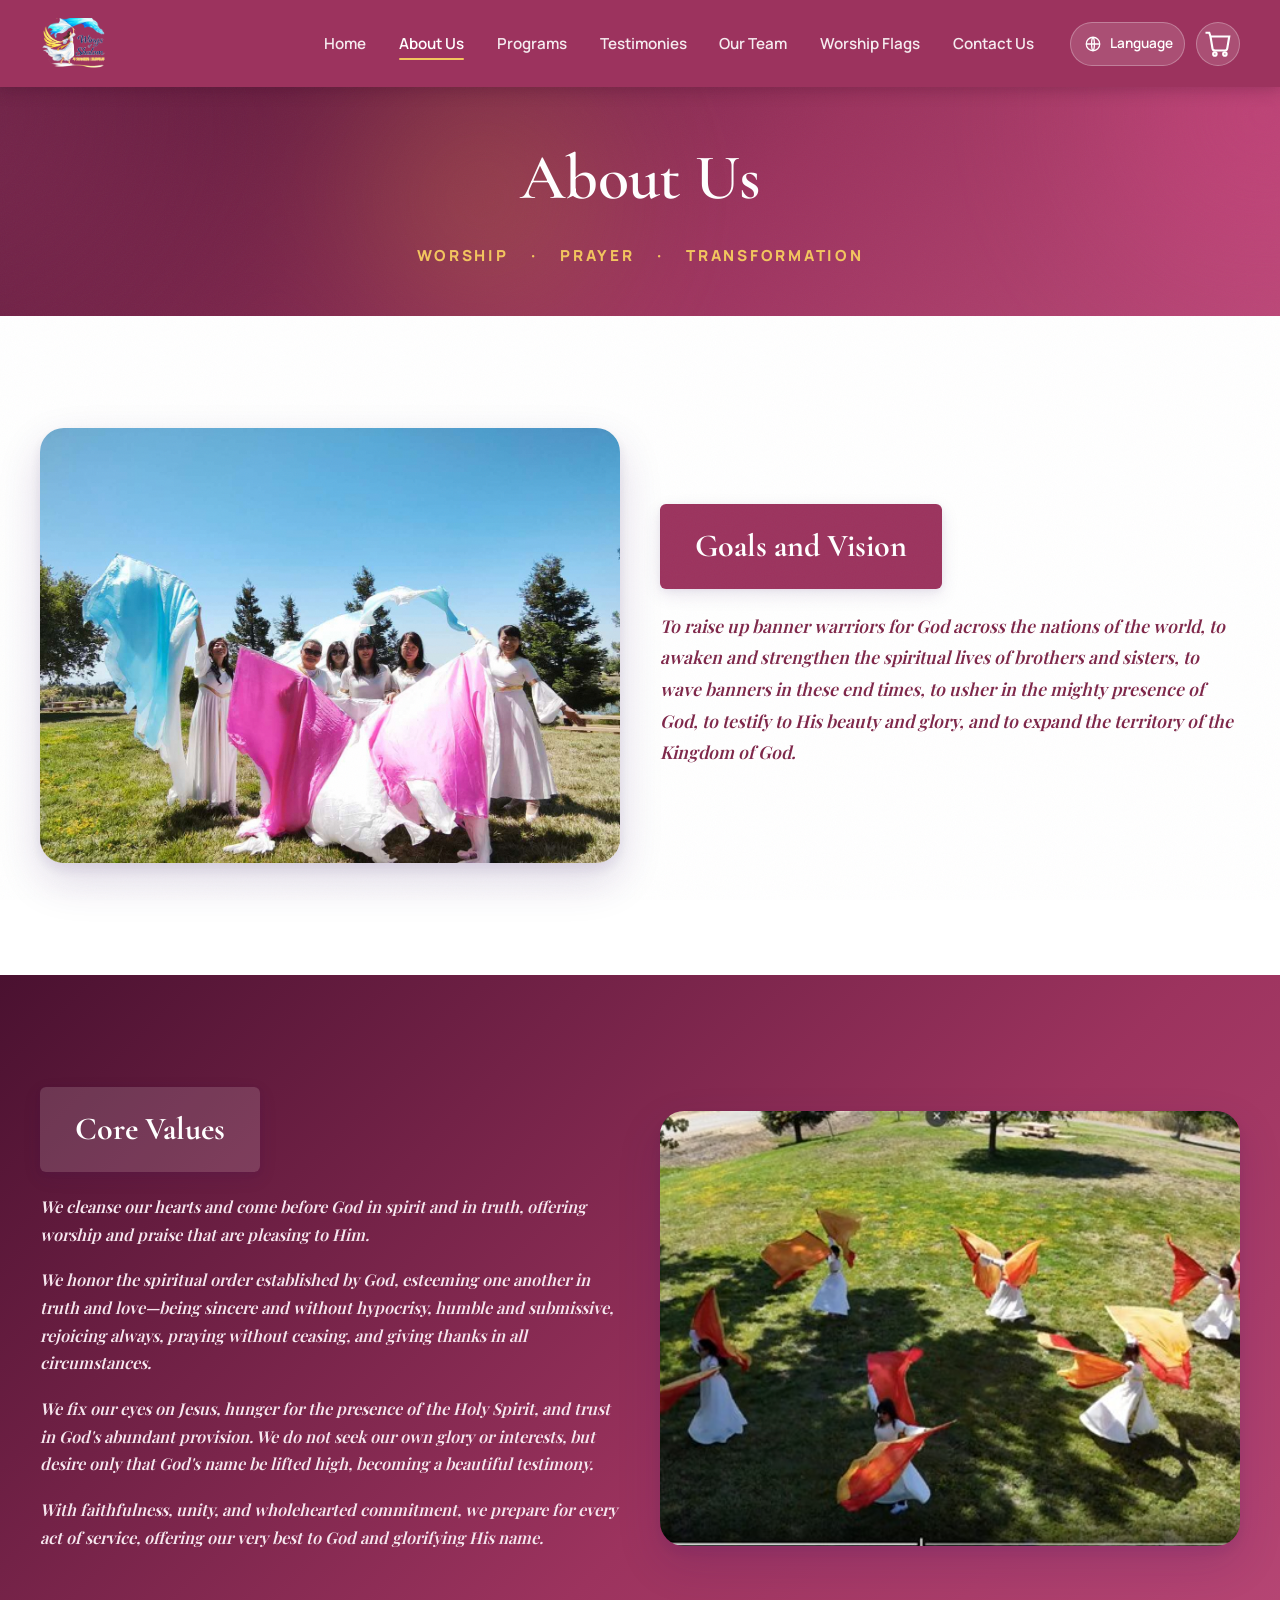
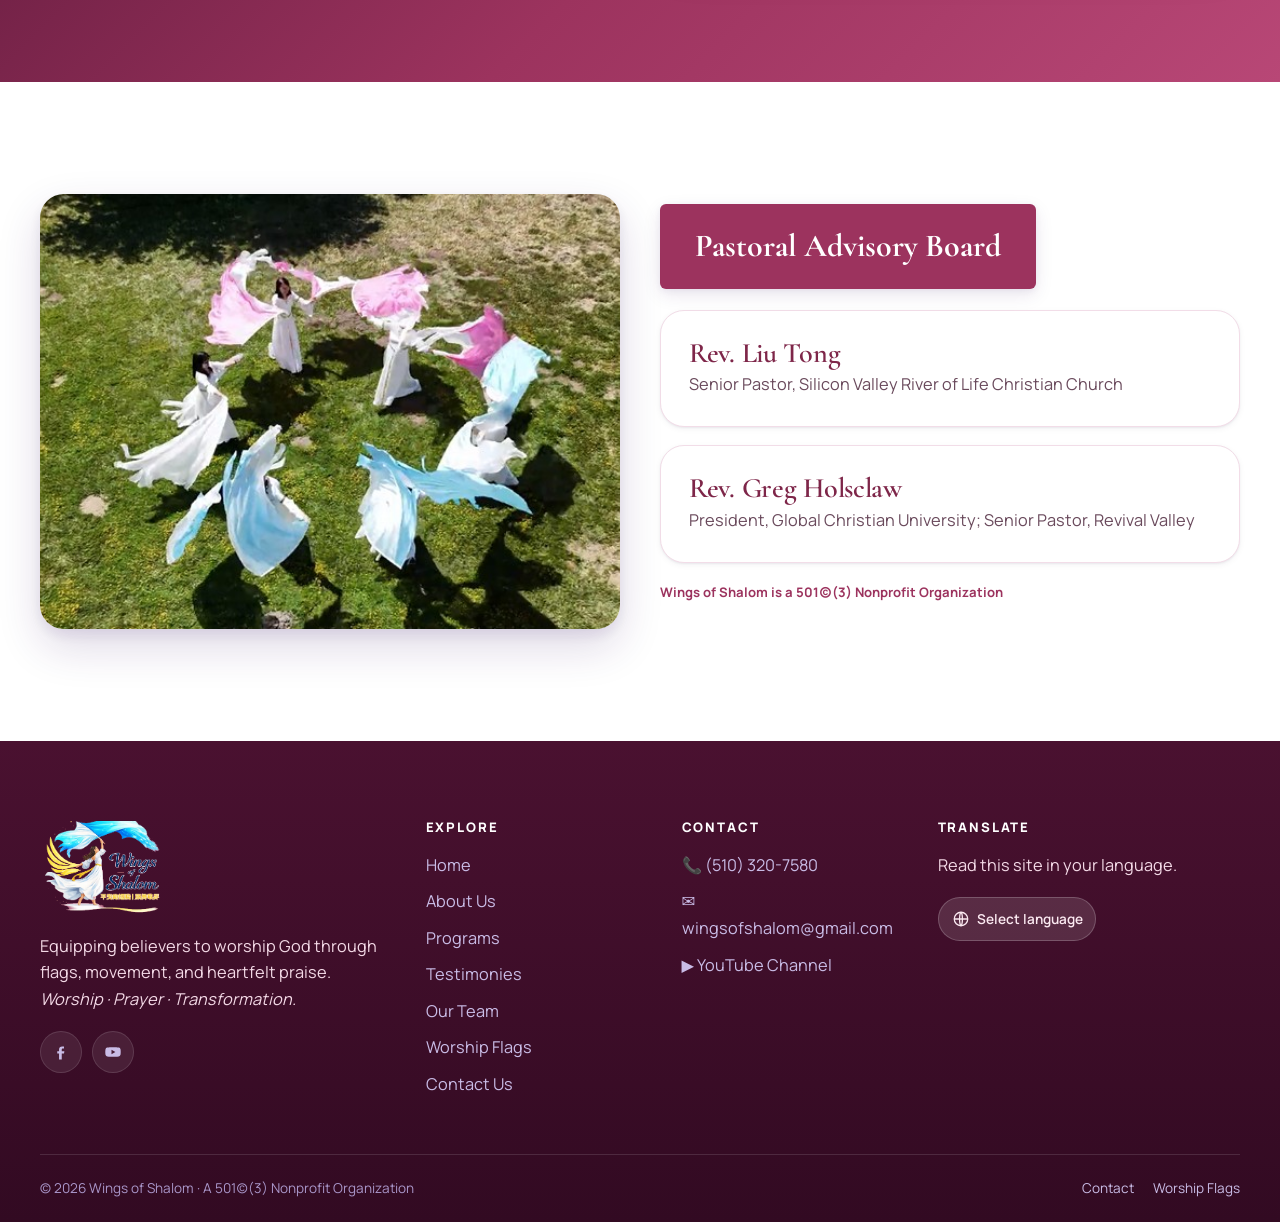
==== commit df003bb2: "Rebuild to match live site: 7 real pages, wine brand, real content/photos/logo - Wine #9C335E brand " ====
--- a/about.html
+++ b/about.html
@@ -4,7 +4,7 @@
   <meta charset="utf-8">
   <meta name="viewport" content="width=device-width, initial-scale=1">
   <title>About Us — Wings of Shalom</title>
-  <meta name="description" content="The story and heart behind Wings of Shalom — worship flags and Christian flag dancing.">
+  <meta name="description" content="Goals and vision, core values, and pastoral advisory board of Wings of Shalom — a worship flag-dance ministry.">
   <link rel="icon" href="assets/img/favicon.svg" type="image/svg+xml">
   <link rel="preload" as="font" type="font/woff2" href="assets/fonts/cormorant-600.woff2" crossorigin>
   <link rel="stylesheet" href="assets/css/theme.css">
@@ -15,40 +15,81 @@
 </head>
 <body>
 <div id="site-header"></div>
+
 <main>
-  <section class="band royal" style="padding:10rem 0 3.5rem;position:relative;overflow:hidden">
-    <div class="aurora" style="opacity:.5"><i></i><i></i><i></i></div>
+  <section class="band royal" style="padding:9rem 0 3rem;position:relative;overflow:hidden;text-align:center">
+    <div class="aurora" style="opacity:.4"><i></i><i></i><i></i></div>
     <div class="container" style="position:relative;z-index:2">
-      <span class="eyebrow" style="color:var(--gold-400)" data-reveal>Our Story</span>
-      <h1 data-reveal data-reveal-delay="1" style="color:#fff">About Wings of Shalom</h1>
-      <p class="lead" data-reveal data-reveal-delay="2" style="color:#e9ddfb;max-width:58ch">A ministry devoted to worship expressed in colour and movement. <em>[placeholder — replace with the real story from your folder.]</em></p>
-    </div>
-  </section>
-  
-  <section class="section">
-    <div class="container grid cols-2" style="gap:var(--sp-6);align-items:center">
-      <div data-reveal="left">
-        <span class="eyebrow">Our Beginning</span>
-        <h2>Born out of worship</h2>
-        <p class="lead">[Placeholder — the founding story of Wings of Shalom goes here, taken from your
-          Web Site Design folder.]</p>
-        <p>[Placeholder paragraph about the ministry's journey, calling, and vision.]</p>
-      </div>
-      <div data-reveal="right" data-tilt="7" class="tilt"><div class="tilt-lift shine-border" style="border-radius:var(--r-xl);overflow:hidden;box-shadow:var(--sh-4)"><img src="assets/img/media-1.svg" alt="[placeholder]" class="obj-cover" style="aspect-ratio:4/3"></div></div>
-    </div>
-  </section>
-  <section class="section band soft">
-    <div class="container">
-      <div class="section-head center text-center" style="margin-bottom:var(--sp-5)"><span class="eyebrow" style="justify-content:center">What We Value</span><h2>Our Heart &amp; Values</h2></div>
-      <div class="grid cols-3">
-        <div class="card" data-reveal><div class="pad"><span class="ic feature-ic">✚</span><h3>Christ at the Centre</h3><p>[Placeholder value description.]</p></div></div>
-        <div class="card" data-reveal data-reveal-delay="1"><div class="pad"><h3>Excellence in Craft</h3><p>[Placeholder value description.]</p></div></div>
-        <div class="card" data-reveal data-reveal-delay="2"><div class="pad"><h3>Worship for All</h3><p>[Placeholder value description.]</p></div></div>
+      <h1 data-reveal style="color:#fff">About Us</h1>
+      <div class="flex center wrap" data-reveal data-reveal-delay="1" style="gap:1.4rem;color:var(--gold-400);font-weight:800;letter-spacing:.18em;text-transform:uppercase;font-size:.95rem;margin-top:.4rem">
+        <span>Worship</span><span>·</span><span>Prayer</span><span>·</span><span>Transformation</span>
       </div>
     </div>
   </section>
-  <section class="section band royal" style="text-align:center"><div class="narrow"><h2 data-reveal>Come worship with us</h2><p class="lead" data-reveal data-reveal-delay="1" style="color:#e9ddfb">[placeholder call to action]</p><div class="flex center wrap" data-reveal data-reveal-delay="2" style="margin-top:1.2rem"><a class="btn lg gold" href="worship-flags.html">Shop Flags</a><a class="btn lg ghost" href="contact.html">Get in Touch</a></div></div></section>
+
+  <!-- Goals and Vision -->
+  <section class="section">
+    <div class="container">
+      <div class="info-row">
+        <div data-reveal="left" data-tilt="6" class="tilt">
+          <div class="tilt-lift info-media"><img src="assets/img/photos/group-blue-pink-trees.jpg" alt="Wings of Shalom dancers"></div>
+        </div>
+        <div data-reveal="right">
+          <span class="sec-head" style="display:inline-block">Goals and Vision</span>
+          <div class="prose-accent" style="font-family:var(--font-quote);font-style:italic;font-size:1.1rem;line-height:1.8">
+            <p>To raise up banner warriors for God across the nations of the world, to awaken and strengthen the spiritual lives of brothers and sisters, to wave banners in these end times, to usher in the mighty presence of God, to testify to His beauty and glory, and to expand the territory of the Kingdom of God.</p>
+          </div>
+        </div>
+      </div>
+    </div>
+  </section>
+
+  <!-- Core Values -->
+  <section class="section band royal on-dark">
+    <div class="container">
+      <div class="info-row">
+        <div data-reveal="left">
+          <span class="sec-head" style="display:inline-block">Core Values</span>
+          <div style="font-family:var(--font-quote);font-style:italic;line-height:1.7;color:#f6e6ee">
+            <p data-reveal="swipe">We cleanse our hearts and come before God in spirit and in truth, offering worship and praise that are pleasing to Him.</p>
+            <p data-reveal="swipe" data-reveal-delay="1">We honor the spiritual order established by God, esteeming one another in truth and love—being sincere and without hypocrisy, humble and submissive, rejoicing always, praying without ceasing, and giving thanks in all circumstances.</p>
+            <p data-reveal="swipe" data-reveal-delay="2">We fix our eyes on Jesus, hunger for the presence of the Holy Spirit, and trust in God's abundant provision. We do not seek our own glory or interests, but desire only that God's name be lifted high, becoming a beautiful testimony.</p>
+            <p data-reveal="swipe" data-reveal-delay="3">With faithfulness, unity, and wholehearted commitment, we prepare for every act of service, offering our very best to God and glorifying His name.</p>
+          </div>
+        </div>
+        <div data-reveal="right" data-tilt="5" class="tilt">
+          <div class="tilt-lift info-media"><img src="assets/img/photos/aerial-lawn-fire.jpg" alt="Flag worship"></div>
+        </div>
+      </div>
+    </div>
+  </section>
+
+  <!-- Pastoral Advisory Board -->
+  <section class="section">
+    <div class="container">
+      <div class="info-row">
+        <div data-reveal="left" data-tilt="6" class="tilt">
+          <div class="tilt-lift info-media"><img src="assets/img/photos/group-blue-pink.jpg" alt="Wings of Shalom community"></div>
+        </div>
+        <div data-reveal="right">
+          <span class="sec-head" style="display:inline-block">Pastoral Advisory Board</span>
+          <div class="stack">
+            <div class="card"><div class="pad">
+              <h3 style="margin:0;color:var(--brand-700)">Rev. Liu Tong</h3>
+              <p style="margin:.2rem 0 0;color:var(--text-soft)">Senior Pastor, Silicon Valley River of Life Christian Church</p>
+            </div></div>
+            <div class="card"><div class="pad">
+              <h3 style="margin:0;color:var(--brand-700)">Rev. Greg Holsclaw</h3>
+              <p style="margin:.2rem 0 0;color:var(--text-soft)">President, Global Christian University; Senior Pastor, Revival Valley</p>
+            </div></div>
+          </div>
+          <p class="small" style="margin-top:1.2rem;color:var(--brand-600);font-weight:700">Wings of Shalom is a 501(c)(3) Nonprofit Organization</p>
+        </div>
+      </div>
+    </div>
+  </section>
 </main>
+
 <div id="site-footer"></div>
 </body>
 </html>
--- a/assets/css/theme.css
+++ b/assets/css/theme.css
@@ -32,43 +32,44 @@
 @font-face{font-family:"Manrope";src:url("../fonts/manrope-800.woff2") format("woff2");font-weight:800;font-style:normal;font-display:swap}
 @font-face{font-family:"Playfair";src:url("../fonts/playfair-600.woff2") format("woff2");font-weight:600;font-style:normal;font-display:swap}
 @font-face{font-family:"Playfair";src:url("../fonts/playfair-700.woff2") format("woff2");font-weight:700;font-style:normal;font-display:swap}
+@font-face{font-family:"GreatVibes";src:url("../fonts/great-vibes-400.woff2") format("woff2");font-weight:400;font-style:normal;font-display:swap}
 
 /* ---------- 2. Design tokens ----------------------------------------------- */
 :root{
   /* --- Purple scale (the MAIN color family) --- */
-  --plum-950:#1c0733;
-  --plum-900:#2a0e4f;
-  --plum-800:#3b1466;
-  --plum-700:#4c1d95;
-  --brand-700:#5b21b6;
-  --brand-600:#6d28d9;   /* primary */
-  --brand-500:#7c3aed;   /* bright primary / CTA */
-  --brand-400:#9061f0;
-  --lilac-300:#b794f6;
-  --lilac-200:#d6bcfa;
-  --lilac-100:#ede9fe;
-  --lilac-50:#f6f2ff;
+  --plum-950:#320a22;
+  --plum-900:#4a1130;
+  --plum-800:#5e1740;
+  --plum-700:#761f50;
+  --brand-700:#7e2649;
+  --brand-600:#9c335e;   /* WINE — matches the live site exactly */
+  --brand-500:#b84776;   /* brighter wine / CTA hover */
+  --brand-400:#cf6b93;
+  --lilac-300:#e7a6c2;
+  --lilac-200:#f3cbdd;
+  --lilac-100:#fbe9f1;
+  --lilac-50:#fef4f8;
 
   /* --- Complementary accents (purple stays dominant) --- */
   --gold-600:#c68a1e;
-  --gold-500:#e0a92e;    /* regal gold */
-  --gold-400:#f0c45a;
-  --rose-500:#e0559b;    /* flag-vibrant magenta-rose */
-  --rose-400:#f472b6;
-  --teal-400:#3fd0c9;    /* cool complement, used sparingly */
-  --teal-300:#5eead4;
+  --gold-500:#e7a93b;    /* regal gold */
+  --gold-400:#f3c55e;
+  --rose-500:#e14a8b;    /* flag rose-pink */
+  --rose-400:#f072a6;
+  --teal-400:#f2683a;    /* warm coral accent */
+  --teal-300:#f68a4f;
 
   /* --- Neutrals (purple-tinted) --- */
-  --ink-900:#180f28;
-  --ink-800:#241a38;
-  --ink-600:#4a3f60;
-  --ink-500:#6b6083;
-  --ink-400:#8f86a6;
+  --ink-900:#2a1024;
+  --ink-800:#3a1a30;
+  --ink-600:#6a4a5c;
+  --ink-500:#8a6a7c;
+  --ink-400:#a98fa0;
   --paper:#ffffff;
-  --paper-2:#faf7ff;
-  --paper-3:#f3ecfd;
-  --line:#e7ddf7;
-  --line-strong:#d8c9f2;
+  --paper-2:#fff8fb;
+  --paper-3:#fdeef4;
+  --line:#f2dde8;
+  --line-strong:#e8c6d8;
 
   /* --- Semantic tokens (light context default) --- */
   --bg:var(--paper);
@@ -83,13 +84,15 @@
   --border:var(--line);
 
   /* --- Gradients --- */
-  --grad-brand:linear-gradient(120deg,var(--brand-600),var(--brand-500) 40%,var(--rose-500));
-  --grad-royal:linear-gradient(135deg,var(--plum-900),var(--brand-600) 55%,var(--brand-500));
+  --grad-brand:linear-gradient(120deg,#9c335e,#b84776);
+  --grad-royal:linear-gradient(135deg,var(--plum-900),var(--brand-600) 60%,var(--brand-500));
   --grad-gold:linear-gradient(120deg,var(--gold-400),var(--gold-500));
-  --grad-text:linear-gradient(100deg,var(--brand-500),var(--rose-500) 60%,var(--gold-500));
+  --grad-warm:linear-gradient(120deg,#f2683a,#e14a8b 45%,#9c335e);
+  --grad-text:linear-gradient(100deg,#e0559b,#9c335e 48%,#e7a93b);
   --grad-sheen:linear-gradient(115deg,transparent 20%,rgba(255,255,255,.55) 50%,transparent 80%);
 
   /* --- Type --- */
+  --font-script:"GreatVibes","Snell Roundhand","Apple Chancery",cursive;
   --font-display:"Cormorant","Iowan Old Style","Palatino Linotype",Georgia,serif;
   --font-quote:"Playfair","Cormorant",Georgia,serif;
   --font-body:"Manrope",system-ui,-apple-system,"Segoe UI",Roboto,sans-serif;
@@ -110,8 +113,8 @@
   --sh-2:0 6px 18px rgba(59,20,102,.10),0 2px 6px rgba(59,20,102,.06);
   --sh-3:0 18px 44px rgba(59,20,102,.16),0 6px 14px rgba(59,20,102,.09);
   --sh-4:0 34px 80px rgba(43,14,79,.28),0 12px 30px rgba(43,14,79,.16);
-  --sh-brand:0 20px 50px rgba(109,40,217,.35);
-  --ring:0 0 0 3px rgba(124,58,237,.35);
+  --sh-brand:0 20px 50px rgba(156,51,94,.4);
+  --ring:0 0 0 3px rgba(156,51,94,.35);
 
   /* --- Motion --- */
   --ease:cubic-bezier(.22,.61,.36,1);
@@ -545,6 +548,130 @@
   [data-reveal]{opacity:1!important;transform:none!important}
 }
 
+/* ---------- 14b. Dynamic enhancements -------------------------------------- */
+/* Scroll progress bar */
+.progress-bar{position:fixed;top:0;left:0;height:3px;z-index:150;width:0;
+  background:var(--grad-text);box-shadow:0 0 12px rgba(124,58,237,.6);
+  transition:width .1s linear}
+/* Nav auto-hide on scroll-down */
+.nav{transition:background var(--t) var(--ease),box-shadow var(--t) var(--ease),
+  padding var(--t) var(--ease),transform .4s var(--ease-out)}
+.nav.nav-hidden{transform:translateY(-105%)}
+/* Animated gradient shimmer on gradient text */
+.grad-text{background-size:220% auto}
+@media (prefers-reduced-motion:no-preference){
+  .grad-text{animation:shimmer 7s ease-in-out infinite}
+  .stat b{background-size:220% auto;animation:shimmer 7s ease-in-out infinite}
+}
+@keyframes shimmer{0%,100%{background-position:0% 50%}50%{background-position:100% 50%}}
+/* Back-to-top FAB */
+.to-top{position:fixed;right:1.4rem;bottom:1.4rem;z-index:140;width:52px;height:52px;
+  border-radius:50%;border:none;background:var(--grad-brand);color:#fff;display:grid;
+  place-items:center;box-shadow:var(--sh-brand);cursor:pointer;opacity:0;visibility:hidden;
+  transform:translateY(18px) scale(.8);
+  transition:opacity var(--t),visibility var(--t),transform var(--t) var(--ease-spring)}
+.to-top.show{opacity:1;visibility:visible;transform:none}
+.to-top:hover{transform:translateY(-3px) scale(1.06)}
+.to-top svg{width:22px;height:22px}
+/* Product image shine sweep on hover */
+.product .media::after{content:"";position:absolute;inset:0;z-index:1;pointer-events:none;
+  background:linear-gradient(115deg,transparent 30%,rgba(255,255,255,.35) 50%,transparent 70%);
+  transform:translateX(-130%);transition:transform .1s}
+.product:hover .media::after{animation:sheen 1s var(--ease) forwards}
+/* Clip-path wipe reveal for media */
+[data-reveal="wipe"]{opacity:1;clip-path:inset(0 100% 0 0);transform:none;
+  transition:clip-path .9s var(--ease-out)}
+[data-reveal="wipe"].in{clip-path:inset(0 0 0 0)}
+/* Blur-rise reveal */
+[data-reveal="rise"]{opacity:0;transform:translateY(34px);filter:blur(8px);
+  transition:opacity .8s var(--ease-out),transform .8s var(--ease-out),filter .8s var(--ease-out)}
+[data-reveal="rise"].in{opacity:1;transform:none;filter:none}
+/* Pointer-reactive hero layers (JS sets --mx/--my) */
+.hero .aurora{transition:transform .6s var(--ease-out)}
+.hero.parallax-on .aurora{transform:translate(calc(var(--mx,0)*14px),calc(var(--my,0)*14px))}
+.hero.parallax-on .stars{transform:translate(calc(var(--mx,0)*-8px),calc(var(--my,0)*-8px))}
+
+/* ---------- 14c. Live-site match (wine brand) ------------------------------ */
+/* Solid wine nav with white text (matches wingsofshalom.org) */
+.nav{background:var(--brand-600);box-shadow:0 2px 16px rgba(50,10,34,.28)}
+.nav.scrolled{background:var(--brand-700);backdrop-filter:none;-webkit-backdrop-filter:none;
+  border-bottom:1px solid rgba(255,255,255,.12)}
+.brand{color:#fff}
+.brand .logo-img{height:52px;width:auto;display:block}
+.nav.scrolled .brand .logo-img{height:44px;transition:height var(--t)}
+.nav-links a{color:rgba(255,255,255,.9)}
+.nav-links a:hover,.nav-links a.active{color:#fff}
+.nav-links a::after{background:var(--gold-400)}
+.cart-btn,.gt-pill,.nav-toggle{background:rgba(255,255,255,.14);border-color:rgba(255,255,255,.28);color:#fff}
+.cart-btn:hover{color:#fff;background:rgba(255,255,255,.24)}
+.gt-pill:hover{color:#fff}
+.nav-toggle span{background:#fff}
+@media (max-width:860px){
+  .nav-links{background:var(--brand-700)}
+  .nav-links a{color:#fff;border-bottom-color:rgba(255,255,255,.14)}
+}
+/* Section-header wine pill (Our Story / Goals and Vision / …) */
+.sec-head{display:block;background:var(--brand-600);color:#fff;font-family:var(--font-display);
+  font-weight:700;font-size:clamp(1.3rem,2.5vw,2rem);text-align:center;padding:.5em 1.1em;
+  border-radius:6px;box-shadow:var(--sh-2);margin:0 0 1.3rem}
+.on-dark .sec-head{background:rgba(255,255,255,.14)}
+/* Calligraphy wordmark */
+.script-word{font-family:var(--font-script);font-weight:400;line-height:.95;
+  font-size:clamp(2.8rem,9vw,6rem)}
+/* Home hero (image band + emblem + tagline) */
+.home-hero{position:relative;min-height:82svh;display:grid;place-items:center;text-align:center;
+  padding:8.5rem 1rem 4.5rem;overflow:hidden;color:#fff}
+.home-hero .bg{position:absolute;inset:0;z-index:0}
+.home-hero .bg img{width:100%;height:100%;object-fit:cover}
+.home-hero .bg::after{content:"";position:absolute;inset:0;
+  background:linear-gradient(180deg,rgba(50,10,34,.45),rgba(74,17,48,.72))}
+.home-hero .inner{position:relative;z-index:2;max-width:940px}
+.home-hero .emblem{width:min(380px,74vw);margin:0 auto .6rem;
+  filter:drop-shadow(0 14px 34px rgba(0,0,0,.45))}
+.home-hero .tagline{font-family:var(--font-body);font-weight:700;letter-spacing:.28em;
+  text-transform:uppercase;font-size:clamp(.8rem,1.6vw,1.05rem);color:var(--gold-400)}
+/* Exodus scripture band */
+.verse-band{background:var(--brand-600);color:#fff;text-align:center;padding:2.2rem 1.2rem;
+  box-shadow:var(--sh-3)}
+.verse-band .v{font-family:var(--font-quote);font-style:italic;font-size:clamp(1.3rem,2.8vw,2rem);
+  line-height:1.4;max-width:60ch;margin:0 auto}
+.verse-band .ref{display:block;margin-top:.5rem;font-family:var(--font-body);font-weight:700;
+  letter-spacing:.05em;color:var(--gold-400)}
+/* Alternating info row (image + text) */
+.info-row{display:grid;grid-template-columns:1fr 1fr;gap:var(--sp-5);align-items:center}
+.info-row.rev{direction:rtl}.info-row.rev>*{direction:ltr}
+.info-media{border-radius:var(--r-lg);overflow:hidden;box-shadow:var(--sh-3)}
+.info-media img{width:100%;height:100%;object-fit:cover;aspect-ratio:4/3}
+.prose-accent p{color:var(--brand-700)}
+.on-dark .prose-accent p{color:#f3d9e6}
+/* Stat cards (count-up) */
+.stat-cards{display:grid;grid-template-columns:repeat(3,1fr);gap:1.1rem;max-width:840px;margin:0 auto}
+.stat-card{background:#fff;border:1px solid var(--line);border-radius:14px;padding:1.7rem 1rem;
+  text-align:center;box-shadow:var(--sh-2);transition:transform var(--t) var(--ease-out),box-shadow var(--t)}
+.stat-card:hover{transform:translateY(-5px);box-shadow:var(--sh-3)}
+.stat-card b{display:block;font-family:var(--font-display);font-weight:700;
+  font-size:clamp(2.1rem,4.4vw,3.1rem);color:var(--brand-600);line-height:1}
+.stat-card span{display:block;margin-top:.35rem;color:var(--ink-600);font-weight:600;font-size:.95rem}
+/* Team ovals */
+.team-grid{display:grid;grid-template-columns:repeat(3,1fr);gap:var(--sp-4)}
+.team-card{text-align:center}
+.team-oval{width:180px;height:230px;object-fit:cover;border-radius:50%;margin:0 auto 1rem;
+  border:5px solid #fff;box-shadow:var(--sh-3)}
+.team-card h3{margin:0 0 .1rem;font-family:var(--font-body);font-weight:800;color:var(--brand-700)}
+.team-card .role{color:var(--gold-600);font-weight:600;font-size:.9rem}
+.team-featured .team-oval{width:230px;height:290px}
+/* Warm collage band tint for Our Story */
+.collage{position:relative;overflow:hidden}
+.collage .bg{position:absolute;inset:0;z-index:0}
+.collage .bg img{width:100%;height:100%;object-fit:cover;opacity:.5}
+.collage .bg::after{content:"";position:absolute;inset:0;
+  background:linear-gradient(180deg,rgba(251,233,241,.7),rgba(231,166,194,.55))}
+.collage .container{position:relative;z-index:2}
+/* Content swipe-in (used on Our Story paragraphs) */
+[data-reveal="swipe"]{opacity:0;transform:translateX(-42px)}
+[data-reveal="swipe"].in{opacity:1;transform:none;
+  transition:opacity .7s var(--ease-out),transform .7s var(--ease-out)}
+
 /* ---------- 15. Utilities & responsive ------------------------------------- */
 .hide{display:none!important}
 .mt-0{margin-top:0}.mb-0{margin-bottom:0}
@@ -581,3 +708,10 @@
   .footer .cols{grid-template-columns:1fr}
   :root{--sp-8:4.5rem;--sp-7:3.5rem}
 }
+
+/* Live-site-match responsive */
+@media (max-width:900px){
+  .info-row,.info-row.rev{grid-template-columns:1fr;direction:ltr}
+  .stat-cards{grid-template-columns:1fr;max-width:420px}
+  .team-grid{grid-template-columns:1fr;gap:2rem}
+}
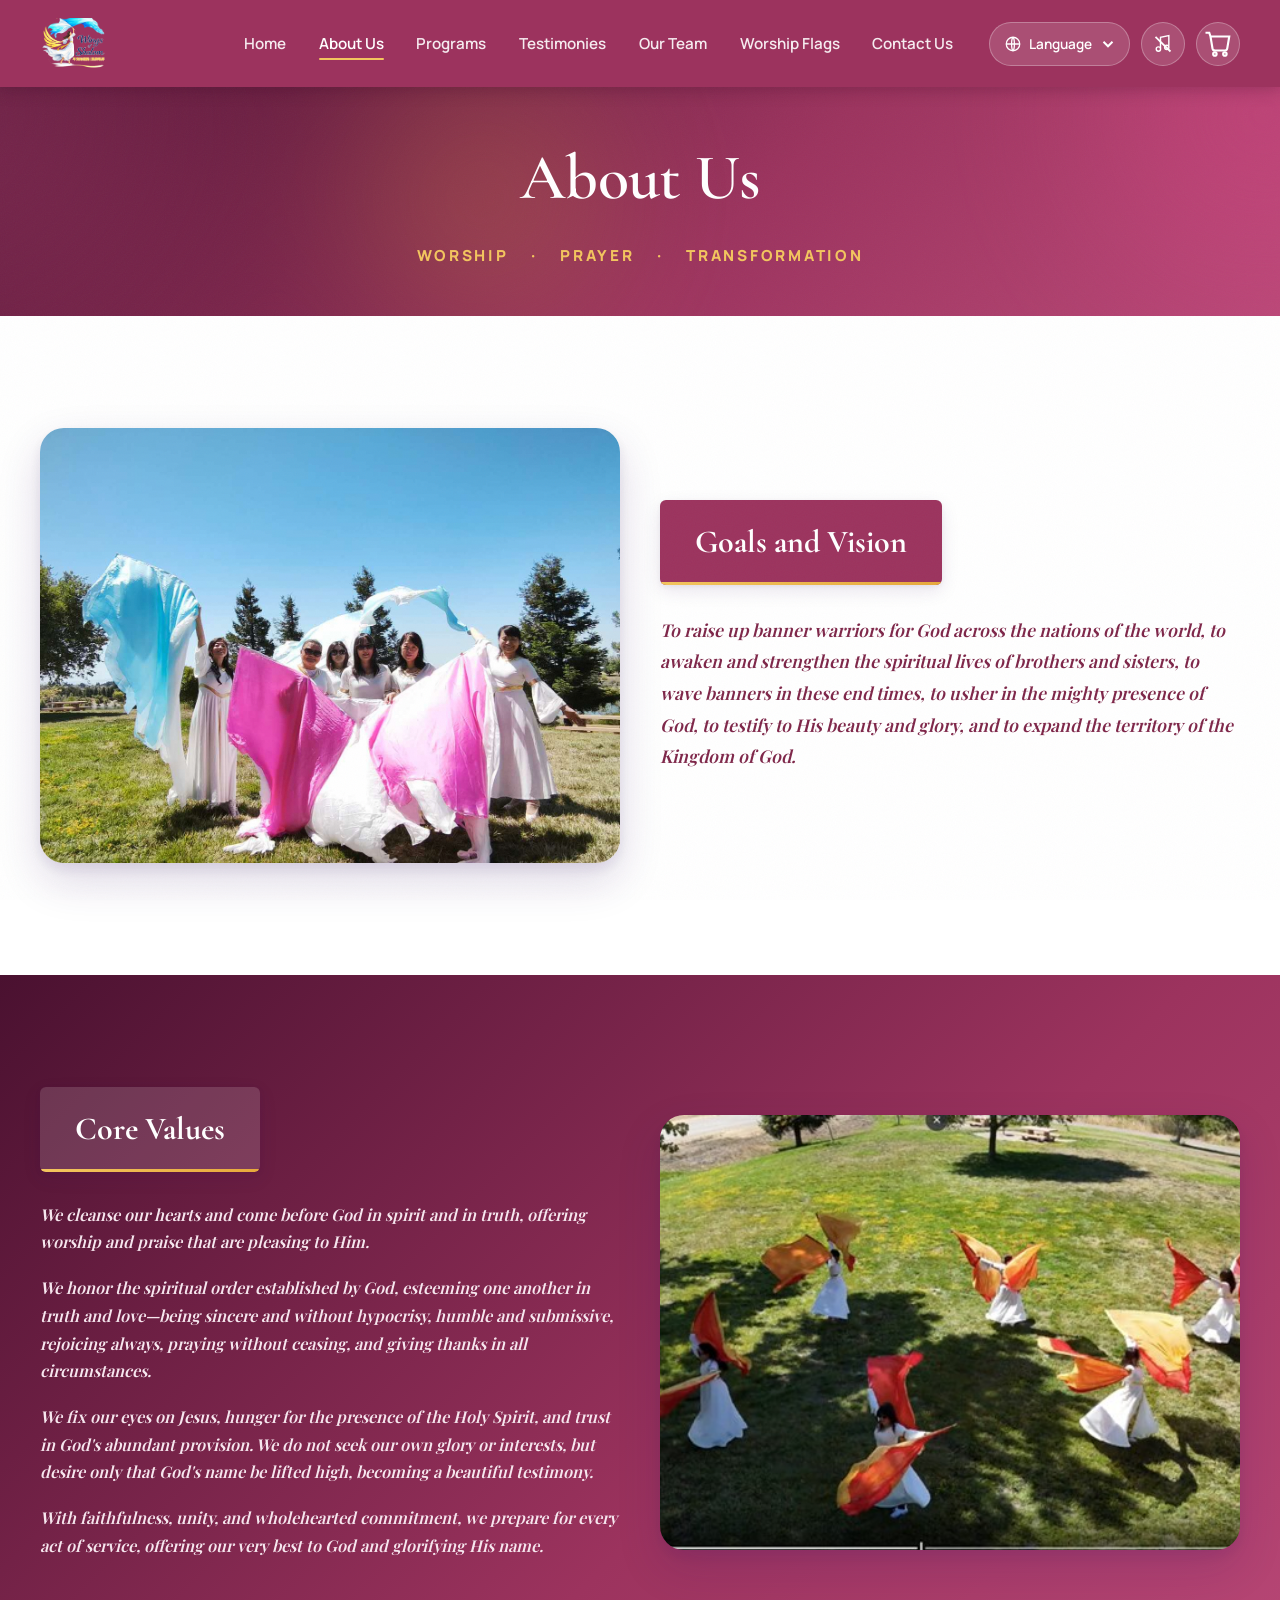
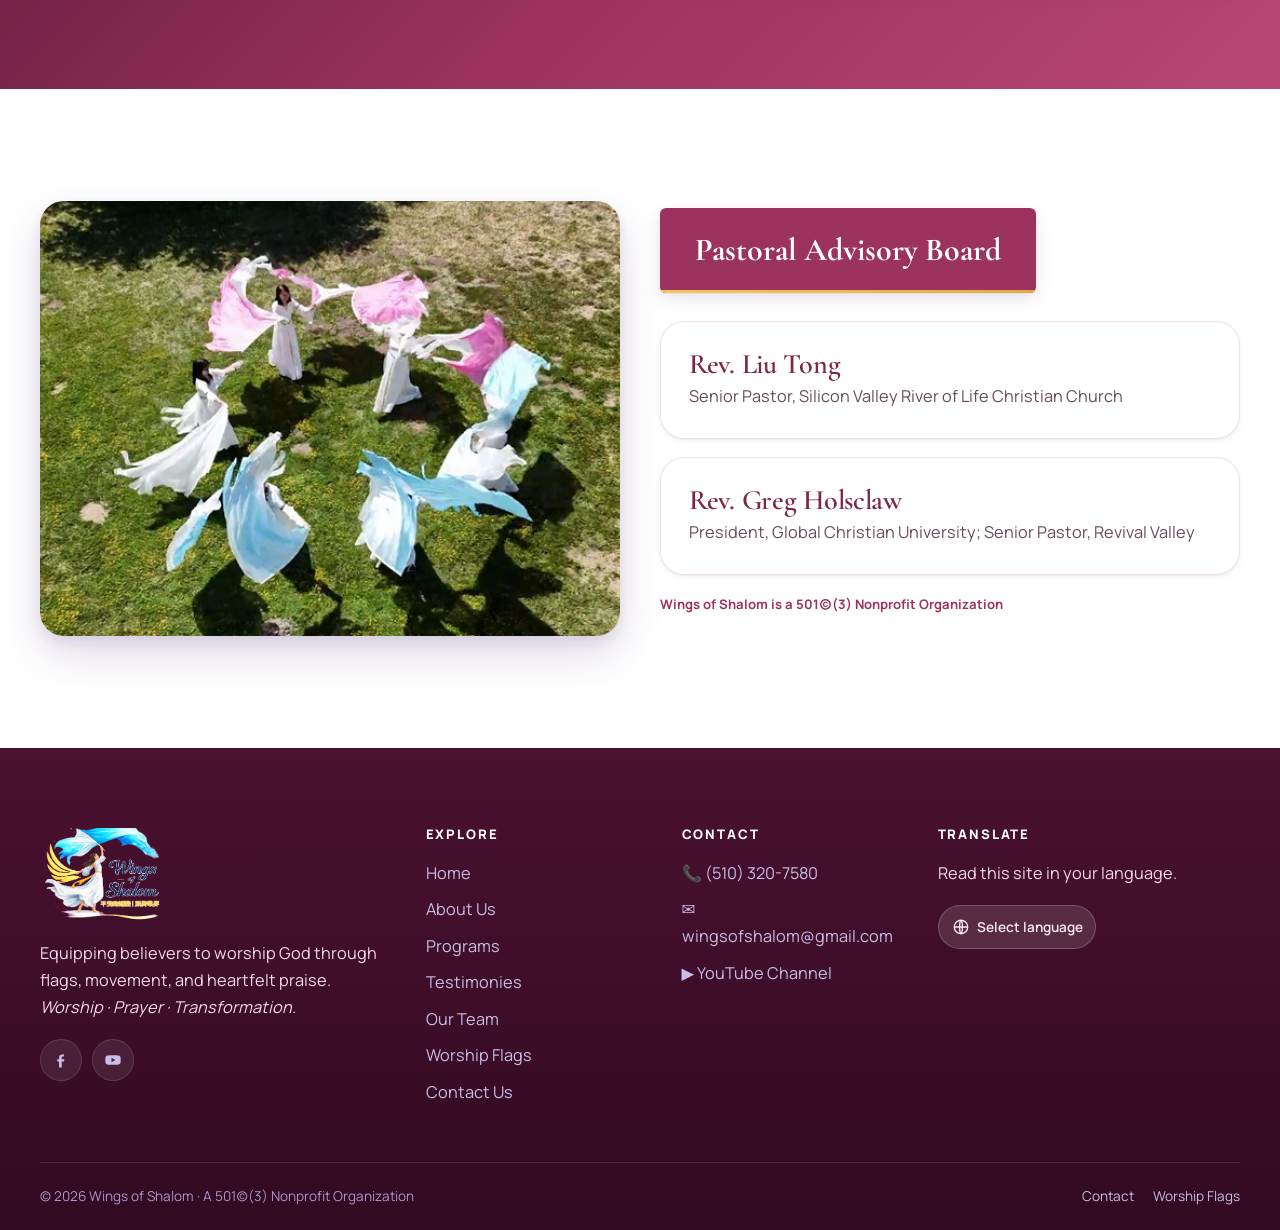
==== commit 5860ea98: "Flag physics + audio + mobile fixes - Flag cursor: inextensible chain (no stretch), smooth flow; fli" ====
--- a/about.html
+++ b/about.html
@@ -12,6 +12,7 @@
   <script defer src="assets/js/components.js"></script>
   <script defer src="assets/js/store.js"></script>
   <script defer src="assets/js/main.js"></script>
+  <script defer src="assets/js/sound.js"></script>
 </head>
 <body>
 <div id="site-header"></div>
--- a/assets/css/theme.css
+++ b/assets/css/theme.css
@@ -691,8 +691,8 @@
 }
 @media (max-width:860px){
   .nav-links{position:fixed;inset:0 0 auto 0;top:0;flex-direction:column;align-items:stretch;
-    gap:.2rem;padding:6rem 1.5rem 2rem;background:rgba(255,255,255,.9);
-    backdrop-filter:blur(20px);box-shadow:var(--sh-3);transform:translateY(-110%);
+    gap:.2rem;padding:6rem 1.5rem 2rem;background:var(--brand-700);
+    box-shadow:var(--sh-3);transform:translateY(-110%);
     transition:transform .42s var(--ease-out);height:auto}
   .nav-links.open{transform:none}
   .nav-links a{padding:.9rem 1rem;font-size:1.1rem;border-bottom:1px solid var(--border)}
@@ -715,3 +715,113 @@
   .stat-cards{grid-template-columns:1fr;max-width:420px}
   .team-grid{grid-template-columns:1fr;gap:2rem}
 }
+
+/* ============================================================================
+   16. "WOW" premium layer — cursor glow, spotlight cards, ken burns, depth
+   ========================================================================== */
+/* Trailing cursor glow (desktop, motion-safe) */
+.cursor-glow{position:fixed;left:0;top:0;width:28px;height:28px;border-radius:50%;z-index:400;
+  pointer-events:none;transform:translate(-50%,-50%);mix-blend-mode:screen;opacity:0;
+  background:radial-gradient(circle,rgba(243,197,94,.9),rgba(224,85,155,.55) 45%,transparent 72%);
+  transition:width .28s var(--ease),height .28s var(--ease),opacity .3s}
+.cursor-glow.big{width:70px;height:70px}
+@media (hover:none),(prefers-reduced-motion:reduce){.cursor-glow{display:none!important}}
+
+/* Pointer spotlight that follows the cursor across cards */
+.card,.stat-card,.product,.info-media,[data-glow]{position:relative}
+.card::after,.stat-card::after,.product::after,[data-glow]::after{content:"";position:absolute;inset:0;
+  border-radius:inherit;pointer-events:none;opacity:0;z-index:2;transition:opacity .45s var(--ease);
+  background:radial-gradient(340px circle at var(--mx,50%) var(--my,50%),rgba(224,85,155,.18),transparent 62%)}
+.card:hover::after,.stat-card:hover::after,.product:hover::after,[data-glow]:hover::after{opacity:1}
+/* Sheen sweep across media on hover */
+.info-media{overflow:hidden}
+.info-media::before{content:"";position:absolute;inset:0;z-index:3;pointer-events:none;
+  background:linear-gradient(115deg,transparent 32%,rgba(255,255,255,.28) 50%,transparent 68%);
+  transform:translateX(-130%)}
+.info-media:hover::before{animation:sheen 1s var(--ease) forwards}
+
+/* Buttons float higher + glow (premium hover) */
+.btn:hover{transform:translateY(-4px) scale(1.02)}
+.btn.gold:hover{box-shadow:0 20px 46px rgba(231,169,59,.5)}
+
+/* Card lift depth boost */
+.card:hover,.stat-card:hover{transform:translateY(-7px)}
+
+/* Hero Ken Burns slow zoom */
+@media (prefers-reduced-motion:no-preference){
+  .home-hero .bg img{animation:kenburns 24s ease-out infinite alternate;transform-origin:60% 40%}
+}
+@keyframes kenburns{from{transform:scale(1.03)}to{transform:scale(1.13)}}
+
+/* Reveal: pop (scale+rise) for premium entrances */
+[data-reveal="pop"]{opacity:0;transform:translateY(30px) scale(.96)}
+[data-reveal="pop"].in{opacity:1;transform:none;transition:opacity .7s var(--ease-out),transform .7s var(--ease-spring)}
+
+/* Sec-head shimmering underline accent */
+.sec-head{position:relative;overflow:hidden}
+.sec-head::after{content:"";position:absolute;left:0;bottom:0;height:3px;width:100%;
+  background:var(--grad-gold);transform:scaleX(0);transform-origin:left;transition:transform .7s var(--ease-out)}
+.sec-head.in::after,[data-reveal].in .sec-head::after{transform:scaleX(1)}
+
+/* Marquee tint on wine */
+.band.soft .marquee li{color:var(--brand-700)}
+
+/* ============================================================================
+   17. Themed language dropdown + trailing flag cursor
+   ========================================================================== */
+/* Fully hide Google's native widget box (we drive it from our own menu) */
+#google_translate_element{position:absolute!important;left:0;top:100%;width:1px;height:1px;
+  overflow:hidden;opacity:0;pointer-events:none}
+.goog-te-banner-frame,.skiptranslate>iframe{display:none!important}
+body{top:0!important}
+#goog-gt-tt,.goog-te-balloon-frame{display:none!important}
+.goog-text-highlight{background:none!important;box-shadow:none!important}
+
+.gt-pill{gap:.45rem}
+.gt-pill .gt-chev{transition:transform var(--t)}
+.gt-pill[aria-expanded="true"] .gt-chev{transform:rotate(180deg)}
+.lang-menu{position:absolute;top:calc(100% + 10px);right:0;z-index:120;min-width:196px;
+  background:#fff;border:1px solid var(--line);border-radius:14px;box-shadow:var(--sh-3);
+  padding:.4rem;display:flex;flex-direction:column;gap:2px;transform-origin:top right;
+  transform:translateY(-6px) scale(.97);opacity:0;visibility:hidden;
+  transition:opacity .2s var(--ease),transform .22s var(--ease-spring),visibility .2s}
+.lang-menu.open{opacity:1;visibility:visible;transform:none}
+.lang-menu button{all:unset;box-sizing:border-box;width:100%;cursor:pointer;padding:.62rem .85rem;
+  border-radius:9px;color:var(--ink-800);font-weight:600;font-size:.92rem;font-family:var(--font-body);
+  transition:background .15s,color .15s;position:relative}
+.lang-menu button:hover,.lang-menu button:focus-visible{background:var(--lilac-100);color:var(--brand-700)}
+.lang-menu button.active{background:var(--lilac-100);color:var(--brand-700)}
+.lang-menu button.active::after{content:"✓";position:absolute;right:.8rem;color:var(--brand-500);font-weight:800}
+
+/* Realistic trailing silk-flag cursor (desktop, motion-safe) */
+.flag-cursor{position:fixed;inset:0;z-index:395;pointer-events:none}
+@media (hover:none),(prefers-reduced-motion:reduce){.flag-cursor{display:none!important}}
+
+/* ============================================================================
+   18. Mobile scroll-flag, mobile language selector, contrast safety
+   ========================================================================== */
+.flag-scroll{position:fixed;left:6px;bottom:6px;width:118px;height:150px;z-index:88;pointer-events:none}
+@media (hover:hover) and (pointer:fine){.flag-scroll{display:none!important}}
+
+/* Mobile language selector (inside the slide-down menu) */
+.lang-mobile{display:none}
+.lang-mobile .lm-label{color:var(--gold-400);font-weight:800;letter-spacing:.12em;text-transform:uppercase;font-size:.75rem}
+.lang-mobile .lm-row{display:flex;flex-wrap:wrap;gap:.5rem;margin-top:.6rem}
+.lang-mobile button{all:unset;box-sizing:border-box;cursor:pointer;color:#fff;background:rgba(255,255,255,.12);
+  padding:.5rem .85rem;border-radius:999px;font-weight:600;font-size:.9rem}
+.lang-mobile button.active{background:var(--gold-500);color:#3a2600}
+
+@media (max-width:860px){
+  /* Guarantee readable mobile menu on every browser */
+  .nav-links{background:var(--brand-700)!important}
+  .nav-links a{color:#fff!important;border-bottom:1px solid rgba(255,255,255,.14)!important}
+  .lang-mobile{display:block;margin-top:1.1rem;border-top:1px solid rgba(255,255,255,.16);padding-top:1.1rem}
+}
+
+/* Header sound (hymns) button */
+.sound-btn svg{width:20px;height:20px}
+.sound-btn.on{background:rgba(255,255,255,.24);color:var(--gold-400)}
+.sound-btn.on::after{content:"";position:absolute;inset:-3px;border-radius:50%;
+  border:1.5px solid rgba(243,197,94,.55);animation:pulse-ring 2.4s var(--ease-out) infinite}
+@media (prefers-reduced-motion:reduce){.sound-btn.on::after{animation:none}}
+@keyframes pulse-ring{0%{transform:scale(.9);opacity:.7}100%{transform:scale(1.3);opacity:0}}
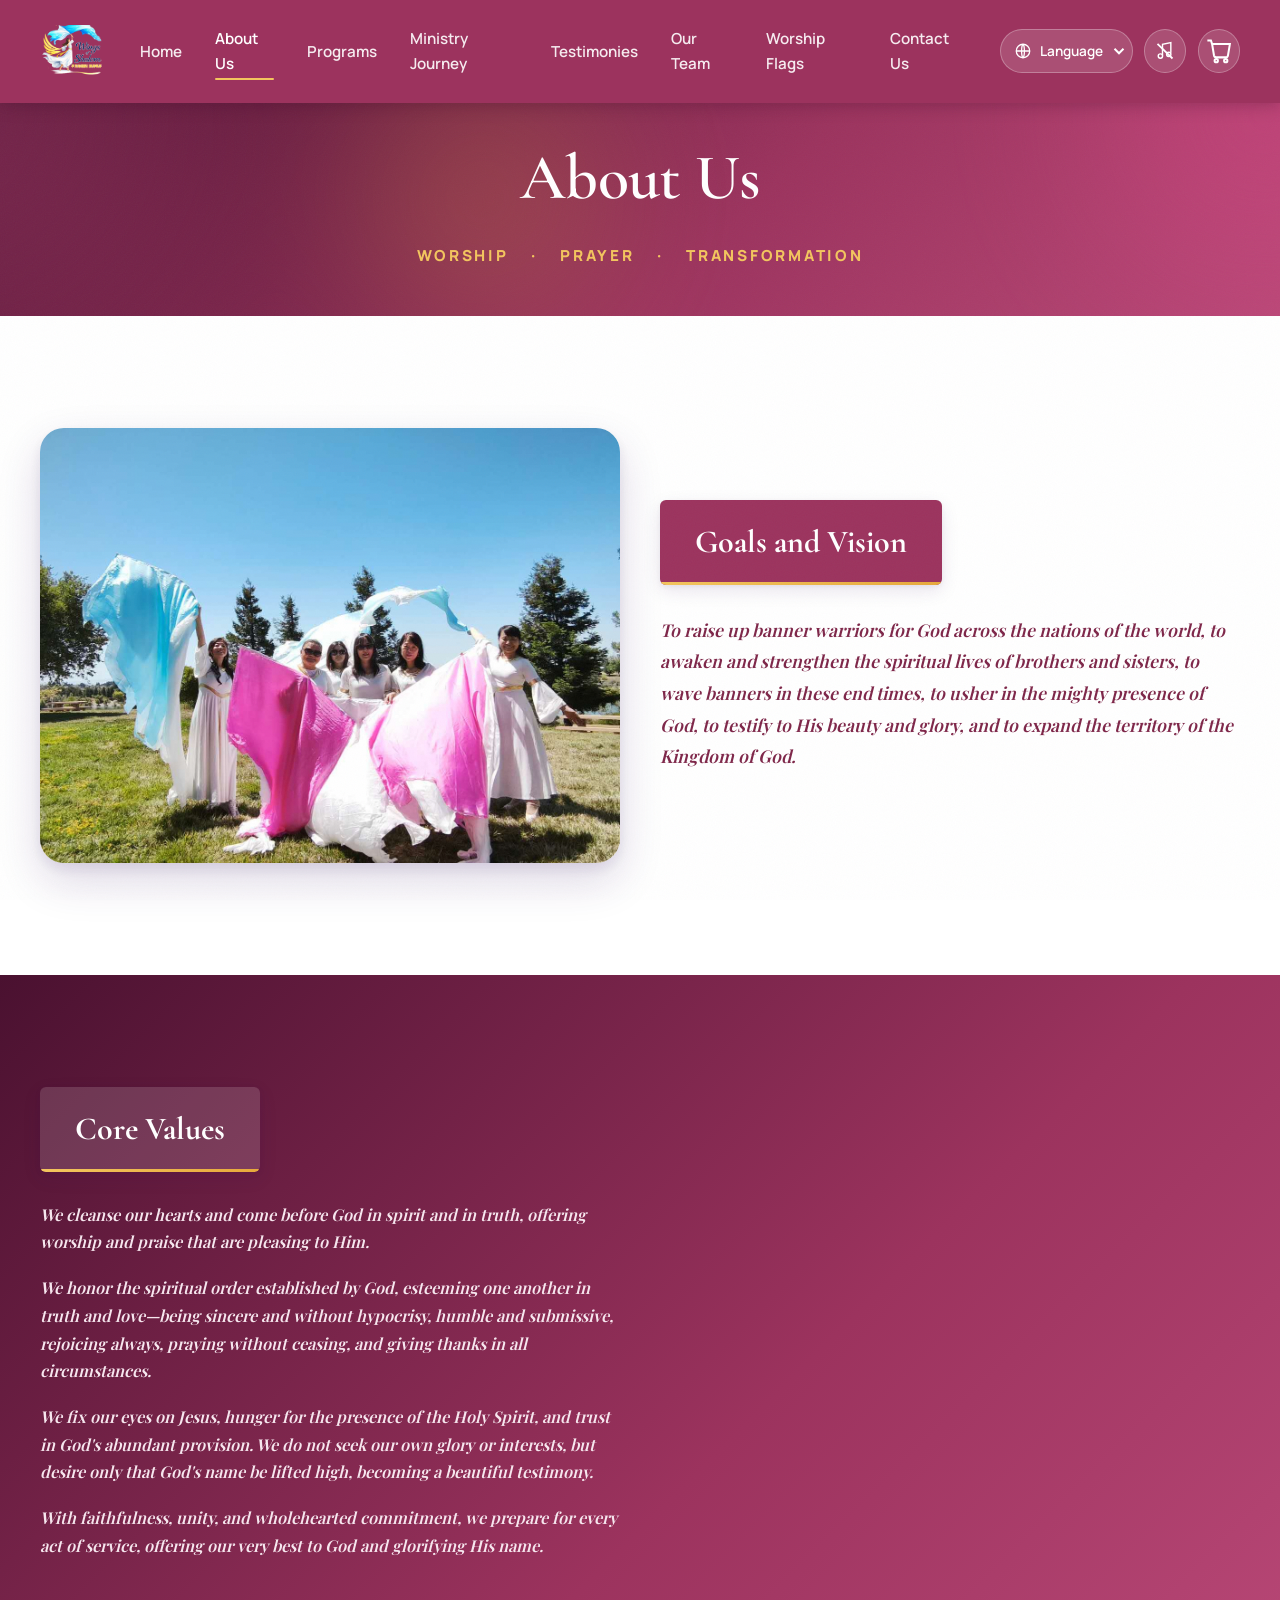
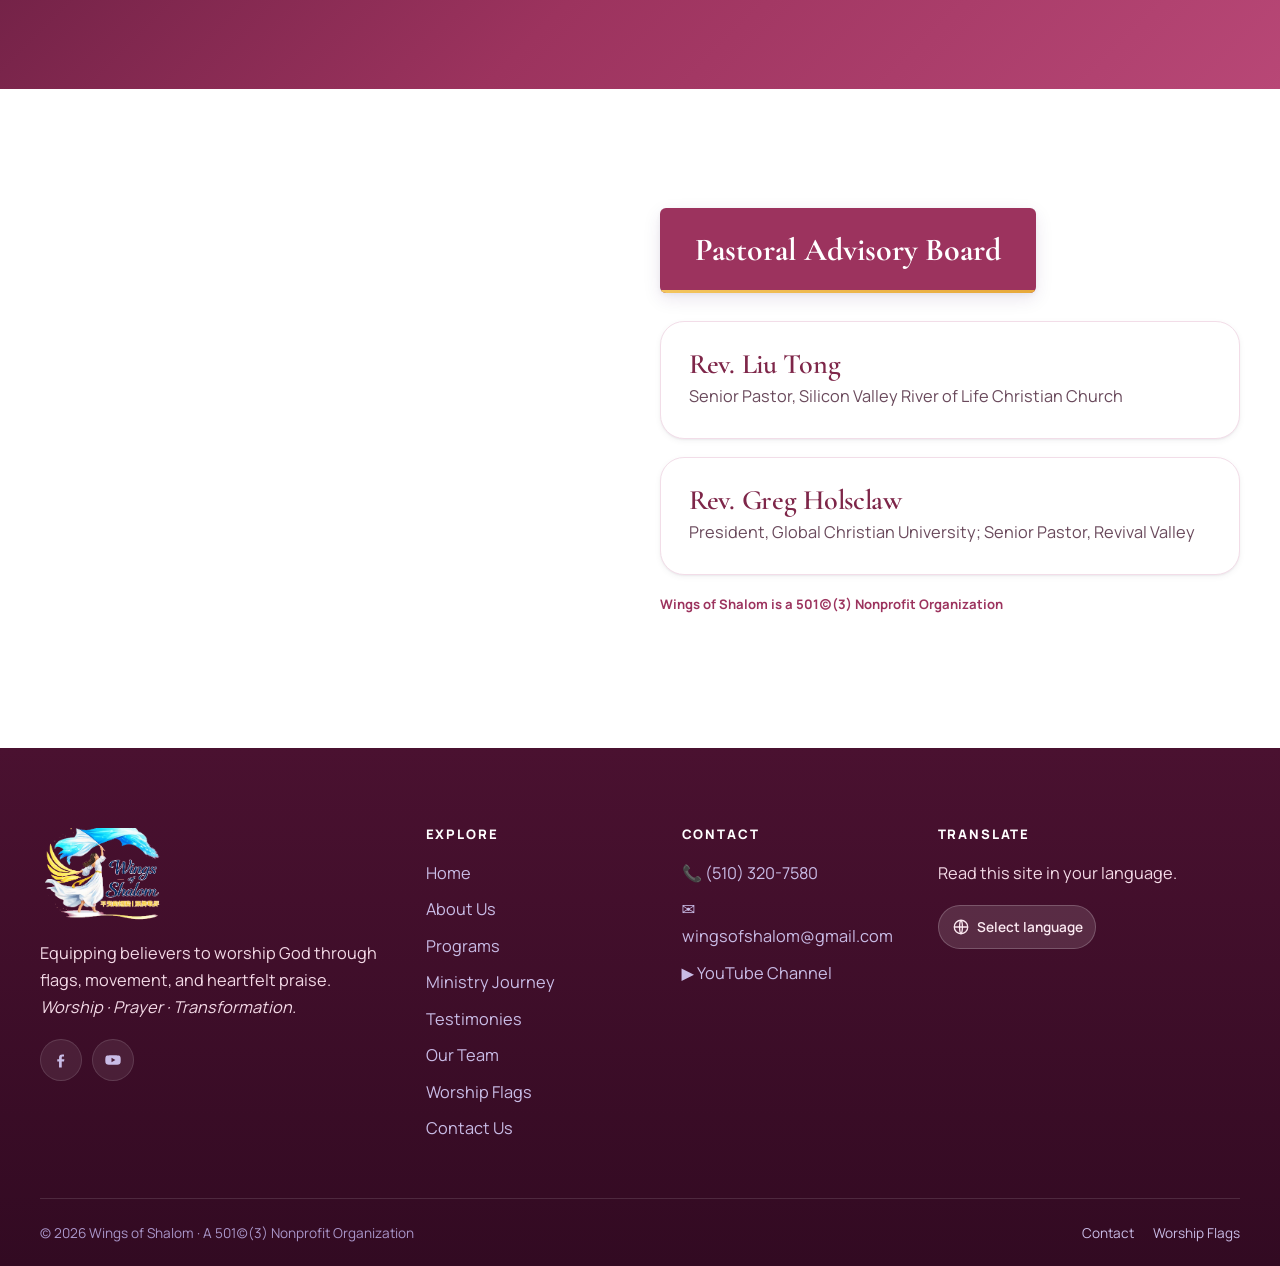
==== commit f7945f2c: "Add Ministry Journey page, bilingual contact name, solid-color flags, programs video - New Ministry " ====
--- a/about.html
+++ b/about.html
@@ -76,11 +76,11 @@
           <span class="sec-head" style="display:inline-block">Pastoral Advisory Board</span>
           <div class="stack">
             <div class="card"><div class="pad">
-              <h3 style="margin:0;color:var(--brand-700)">Rev. Liu Tong</h3>
+              <h3 style="margin:0;color:var(--brand-700)" data-noname>Rev. Liu Tong</h3>
               <p style="margin:.2rem 0 0;color:var(--text-soft)">Senior Pastor, Silicon Valley River of Life Christian Church</p>
             </div></div>
             <div class="card"><div class="pad">
-              <h3 style="margin:0;color:var(--brand-700)">Rev. Greg Holsclaw</h3>
+              <h3 style="margin:0;color:var(--brand-700)" data-noname>Rev. Greg Holsclaw</h3>
               <p style="margin:.2rem 0 0;color:var(--text-soft)">President, Global Christian University; Senior Pastor, Revival Valley</p>
             </div></div>
           </div>
--- a/assets/css/theme.css
+++ b/assets/css/theme.css
@@ -225,6 +225,8 @@
 .btn.ghost:hover{color:#fff;box-shadow:var(--sh-brand)}
 .btn.ghost:hover::before{opacity:1}
 .on-dark .btn.ghost{color:#fff;box-shadow:inset 0 0 0 1.5px rgba(255,255,255,.4)}
+.band.royal .btn.ghost{color:#fff;box-shadow:inset 0 0 0 1.5px rgba(255,255,255,.5)}
+.band.royal .btn.ghost:hover{box-shadow:var(--sh-brand)}
 .btn.lg{padding:1.2em 2.1em;font-size:1.06rem}
 .btn.sm{padding:.72em 1.15em;font-size:.86rem}
 .btn.block{display:flex;width:100%}
@@ -825,3 +827,43 @@
   border:1.5px solid rgba(243,197,94,.55);animation:pulse-ring 2.4s var(--ease-out) infinite}
 @media (prefers-reduced-motion:reduce){.sound-btn.on::after{animation:none}}
 @keyframes pulse-ring{0%{transform:scale(.9);opacity:.7}100%{transform:scale(1.3);opacity:0}}
+
+/* ============================================================================
+   19. Mobile tap ripple (soft white)
+   ========================================================================== */
+.stat-card,.chip,.opt,.lang-menu button,.lang-mobile button{overflow:hidden}
+.tap-ripple{position:absolute;border-radius:50%;pointer-events:none;z-index:6;
+  background:radial-gradient(circle,rgba(255,255,255,.5),rgba(255,255,255,0) 68%);
+  transform:scale(0);opacity:.85;will-change:transform,opacity;
+  animation:tap-ripple .6s var(--ease-out) forwards}
+@keyframes tap-ripple{to{transform:scale(1);opacity:0}}
+@media (prefers-reduced-motion:reduce){.tap-ripple{display:none!important}}
+
+/* ---- Ministry Journey timeline + video embeds ---- */
+.journey{position:relative;padding-left:0}
+.journey-item{position:relative;margin-bottom:var(--sp-5)}
+.journey-item:last-child{margin-bottom:0}
+.journey-body{background:var(--surface,#fff);border:1px solid var(--line);border-radius:var(--r-lg);
+  box-shadow:var(--sh-2);padding:1.8rem;position:relative}
+.journey-marker{position:absolute;left:-11px;top:2rem;width:20px;height:20px;border-radius:50%;
+  background:var(--grad-gold);box-shadow:0 0 0 5px rgba(231,169,59,.18);z-index:2}
+@media (min-width:820px){
+  .journey{padding-left:2.6rem;border-left:2px solid var(--line)}
+  .journey-marker{left:-3.35rem}
+}
+.video-grid{display:grid;grid-template-columns:1fr 1fr;gap:1rem;margin-top:1.2rem}
+.video-grid.one{grid-template-columns:1fr;max-width:640px}
+@media (max-width:640px){.video-grid{grid-template-columns:1fr}}
+.video-frame{position:relative;aspect-ratio:16/9;border-radius:var(--r-md,14px);overflow:hidden;
+  box-shadow:var(--sh-3);background:#000}
+.video-frame iframe{position:absolute;inset:0;width:100%;height:100%;border:0}
+
+/* ---- Contact bilingual ministry name band ---- */
+.name-band{padding:2.4rem 0 .5rem;text-align:center}
+.name-pair{display:inline-flex;align-items:baseline;justify-content:center;gap:1rem;flex-wrap:wrap}
+.name-pair .np-en{font-family:var(--font-display,var(--font-heading));font-weight:700;
+  font-size:clamp(1.8rem,4.6vw,2.8rem);color:var(--brand-700);line-height:1.05}
+.name-pair .np-zh{font-weight:700;font-size:clamp(1.8rem,4.6vw,2.8rem);color:var(--brand-600);line-height:1.05}
+.name-pair .np-sep{color:var(--gold-500,#e7a93b);font-size:clamp(1.4rem,4vw,2.2rem);opacity:.8}
+
+.pb-0{padding-bottom:0!important}
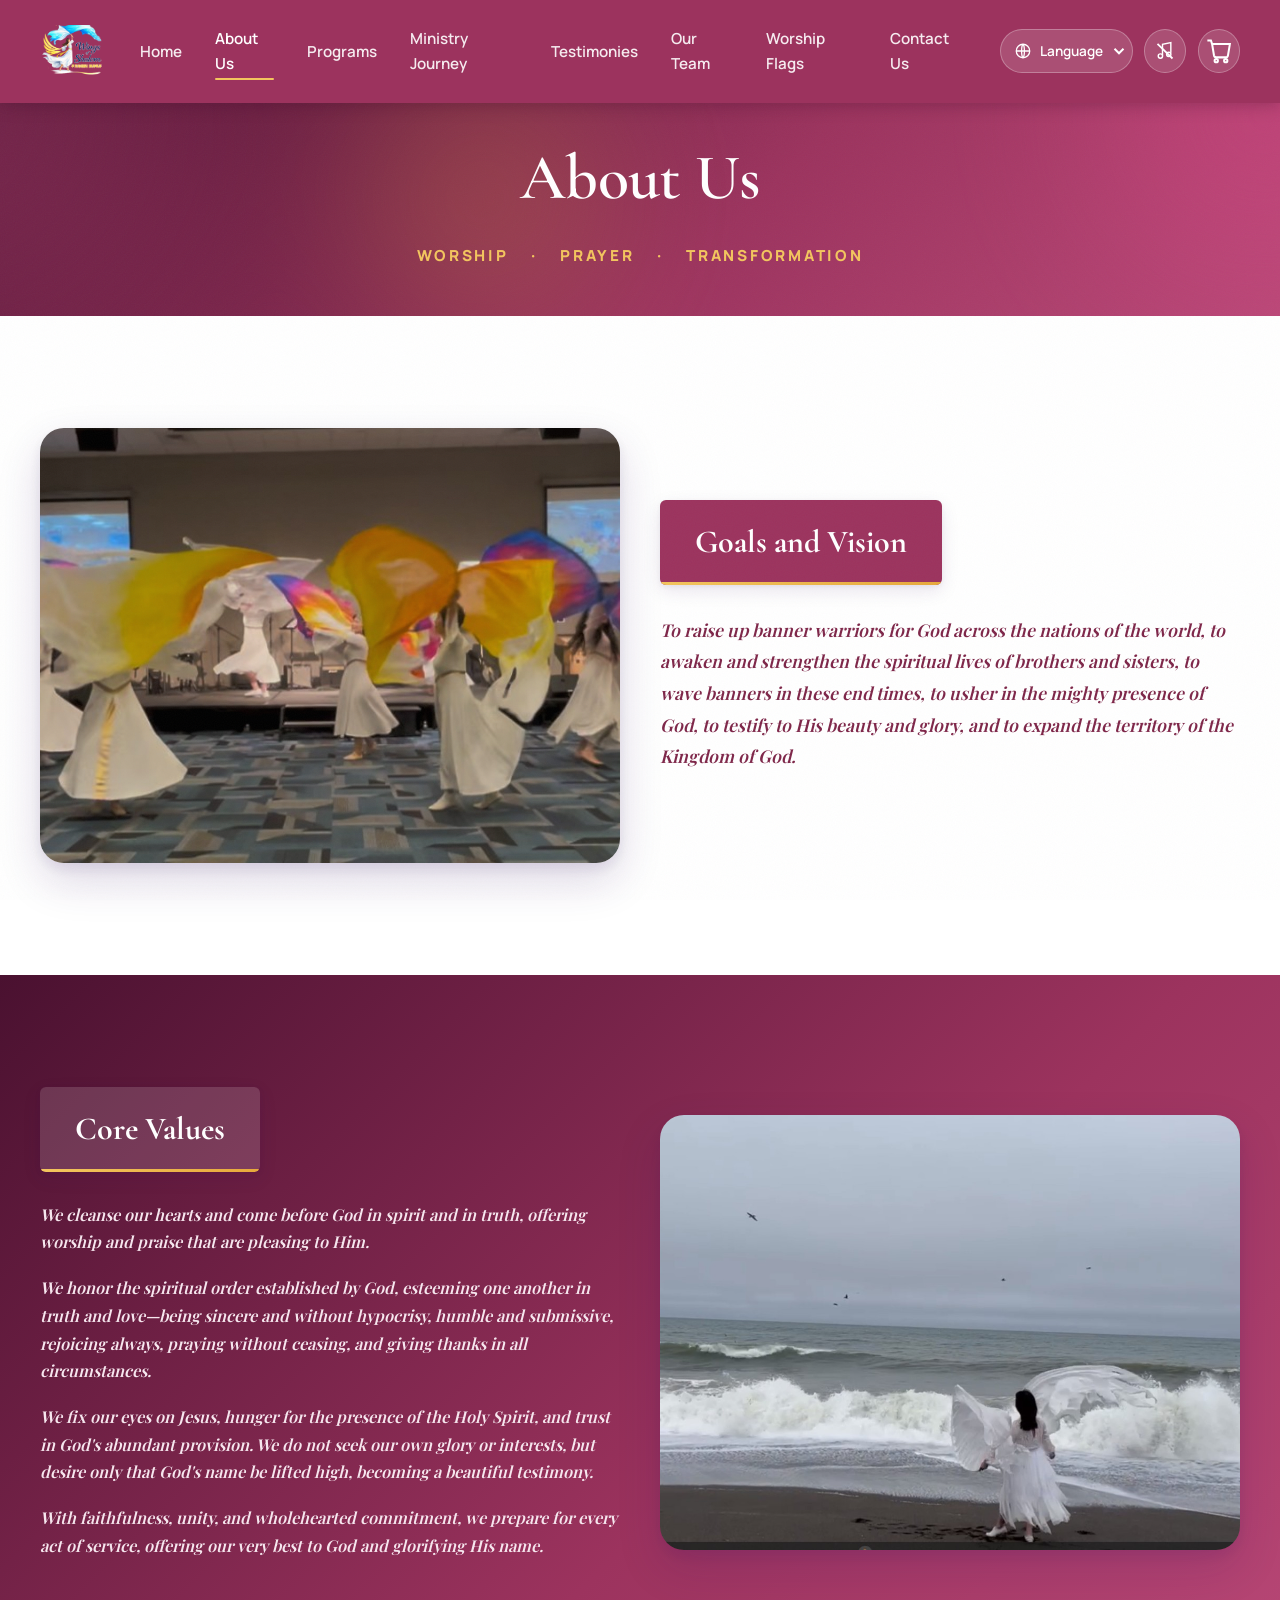
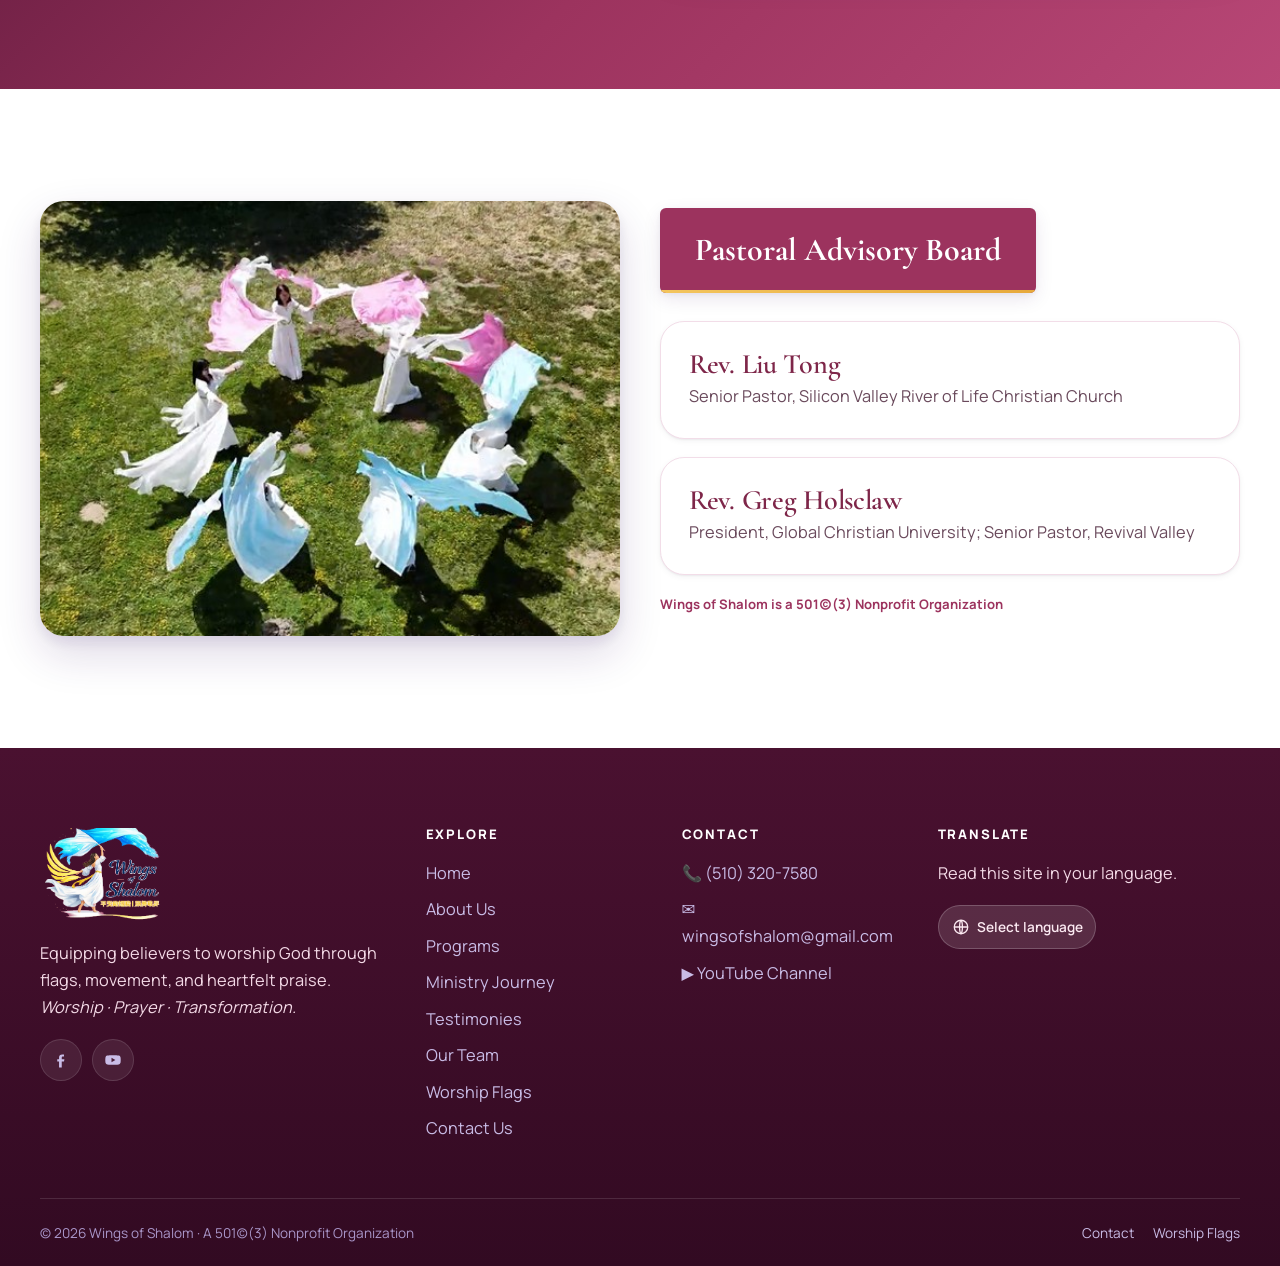
==== commit 47119040: "Wire real Drive photos + layout edits across all pages Home: ministry name as image (open heavenly w" ====
--- a/about.html
+++ b/about.html
@@ -33,7 +33,7 @@
     <div class="container">
       <div class="info-row">
         <div data-reveal="left" data-tilt="6" class="tilt">
-          <div class="tilt-lift info-media"><img src="assets/img/photos/group-blue-pink-trees.jpg" alt="Wings of Shalom dancers"></div>
+          <div class="tilt-lift info-media"><img src="assets/img/photos/about-story.jpg" alt="Wings of Shalom — our story"></div>
         </div>
         <div data-reveal="right">
           <span class="sec-head" style="display:inline-block">Goals and Vision</span>
@@ -59,7 +59,7 @@
           </div>
         </div>
         <div data-reveal="right" data-tilt="5" class="tilt">
-          <div class="tilt-lift info-media"><img src="assets/img/photos/aerial-lawn-fire.jpg" alt="Flag worship"></div>
+          <div class="tilt-lift info-media"><img src="assets/img/photos/about-corevalue.jpg" alt="Core values — Wings of Shalom"></div>
         </div>
       </div>
     </div>
--- a/assets/css/theme.css
+++ b/assets/css/theme.css
@@ -635,10 +635,10 @@
 /* Exodus scripture band */
 .verse-band{background:var(--brand-600);color:#fff;text-align:center;padding:2.2rem 1.2rem;
   box-shadow:var(--sh-3)}
-.verse-band .v{font-family:var(--font-quote);font-style:italic;font-size:clamp(1.3rem,2.8vw,2rem);
+.verse-band .v{font-family:Georgia,'Times New Roman',serif;font-style:italic;font-size:clamp(1.3rem,2.8vw,2rem);
   line-height:1.4;max-width:60ch;margin:0 auto}
-.verse-band .ref{display:block;margin-top:.5rem;font-family:var(--font-body);font-weight:700;
-  letter-spacing:.05em;color:var(--gold-400)}
+.verse-band .ref{display:block;margin-top:.5rem;font-family:Georgia,'Times New Roman',serif;font-style:normal;
+  font-weight:700;font-size:clamp(.8rem,1.6vw,1rem);letter-spacing:.05em;color:var(--gold-400)}
 /* Alternating info row (image + text) */
 .info-row{display:grid;grid-template-columns:1fr 1fr;gap:var(--sp-5);align-items:center}
 .info-row.rev{direction:rtl}.info-row.rev>*{direction:ltr}
@@ -867,3 +867,11 @@
 .name-pair .np-sep{color:var(--gold-500,#e7a93b);font-size:clamp(1.4rem,4vw,2.2rem);opacity:.8}
 
 .pb-0{padding-bottom:0!important}
+
+/* ---- Home hero: ministry name as image ---- */
+.home-hero .hero-name{display:block;margin:0 auto .4rem;width:auto;max-width:min(620px,88vw);
+  height:auto;filter:drop-shadow(0 6px 22px rgba(0,0,0,.45))}
+
+/* ---- Ministry Journey: retreat two-up ---- */
+.retreat-grid{display:grid;grid-template-columns:1fr 1fr;gap:1rem;margin-top:1.2rem}
+@media (max-width:640px){.retreat-grid{grid-template-columns:1fr}}
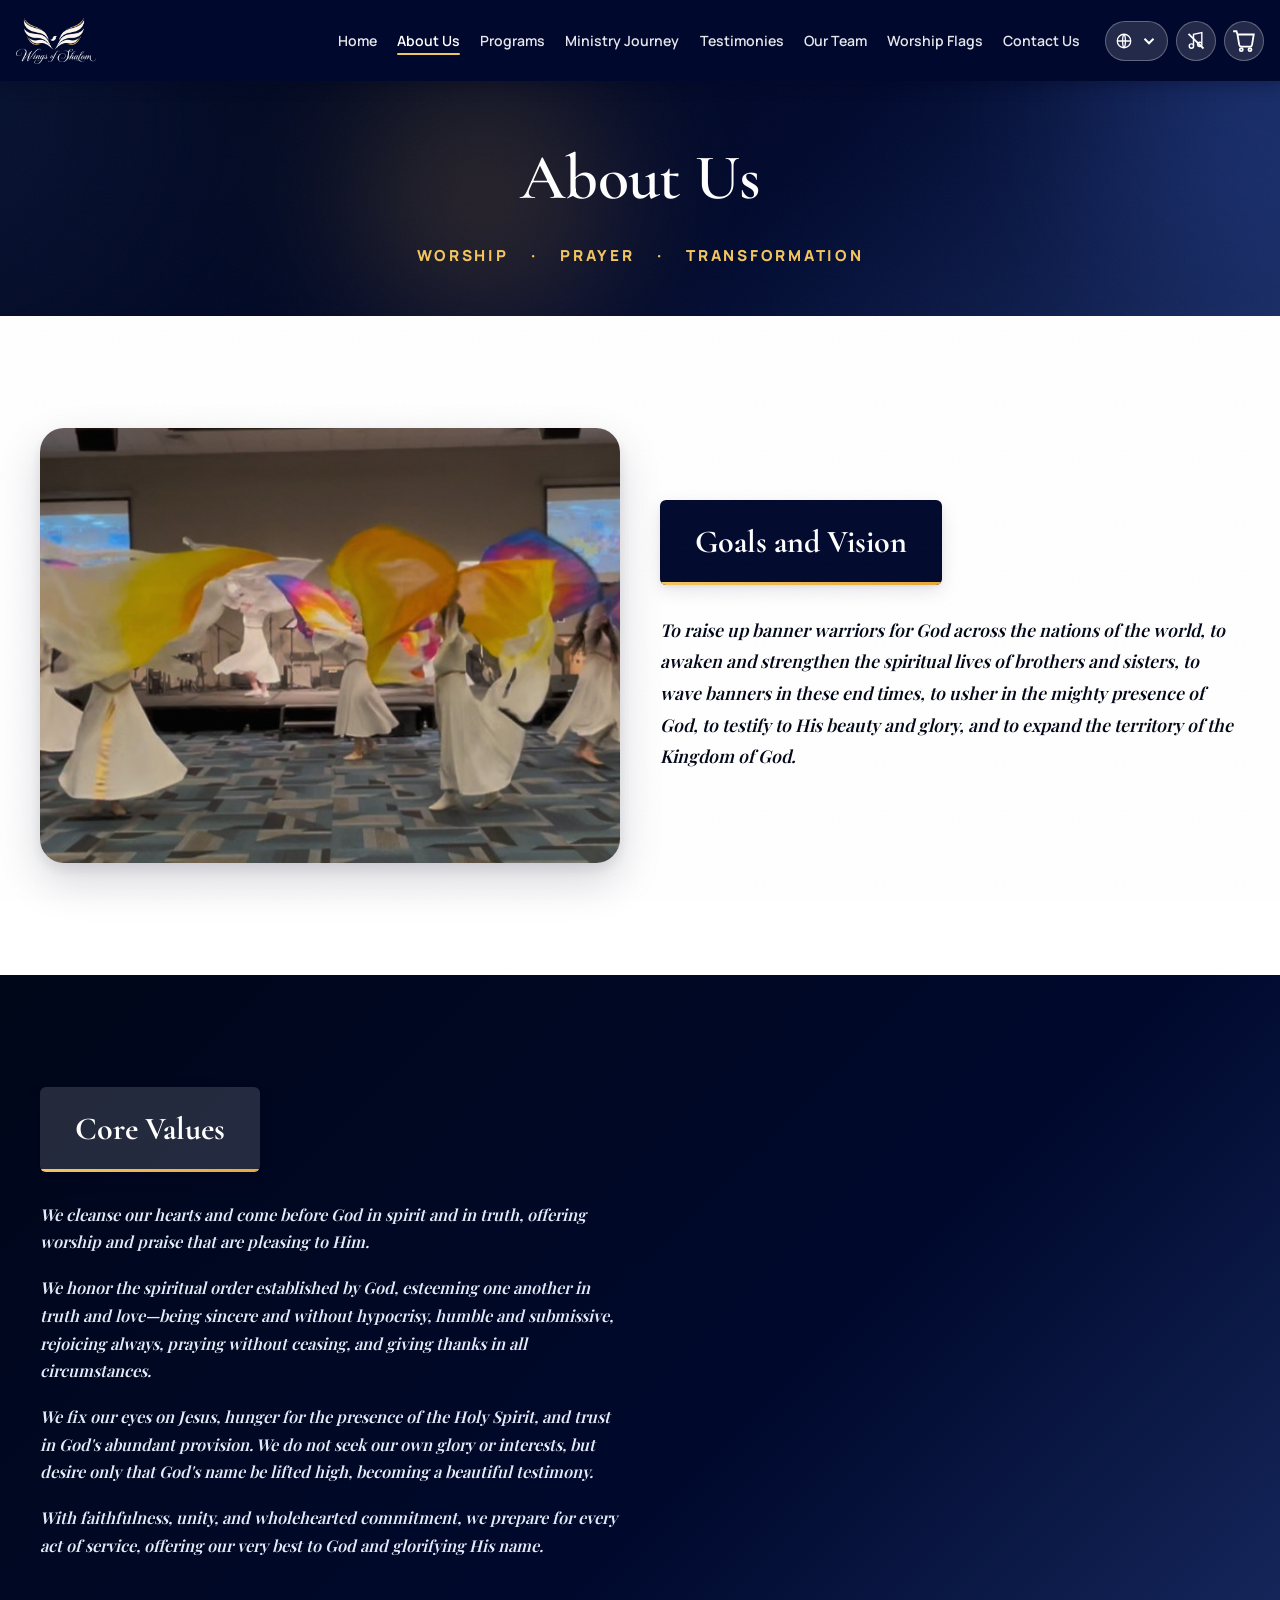
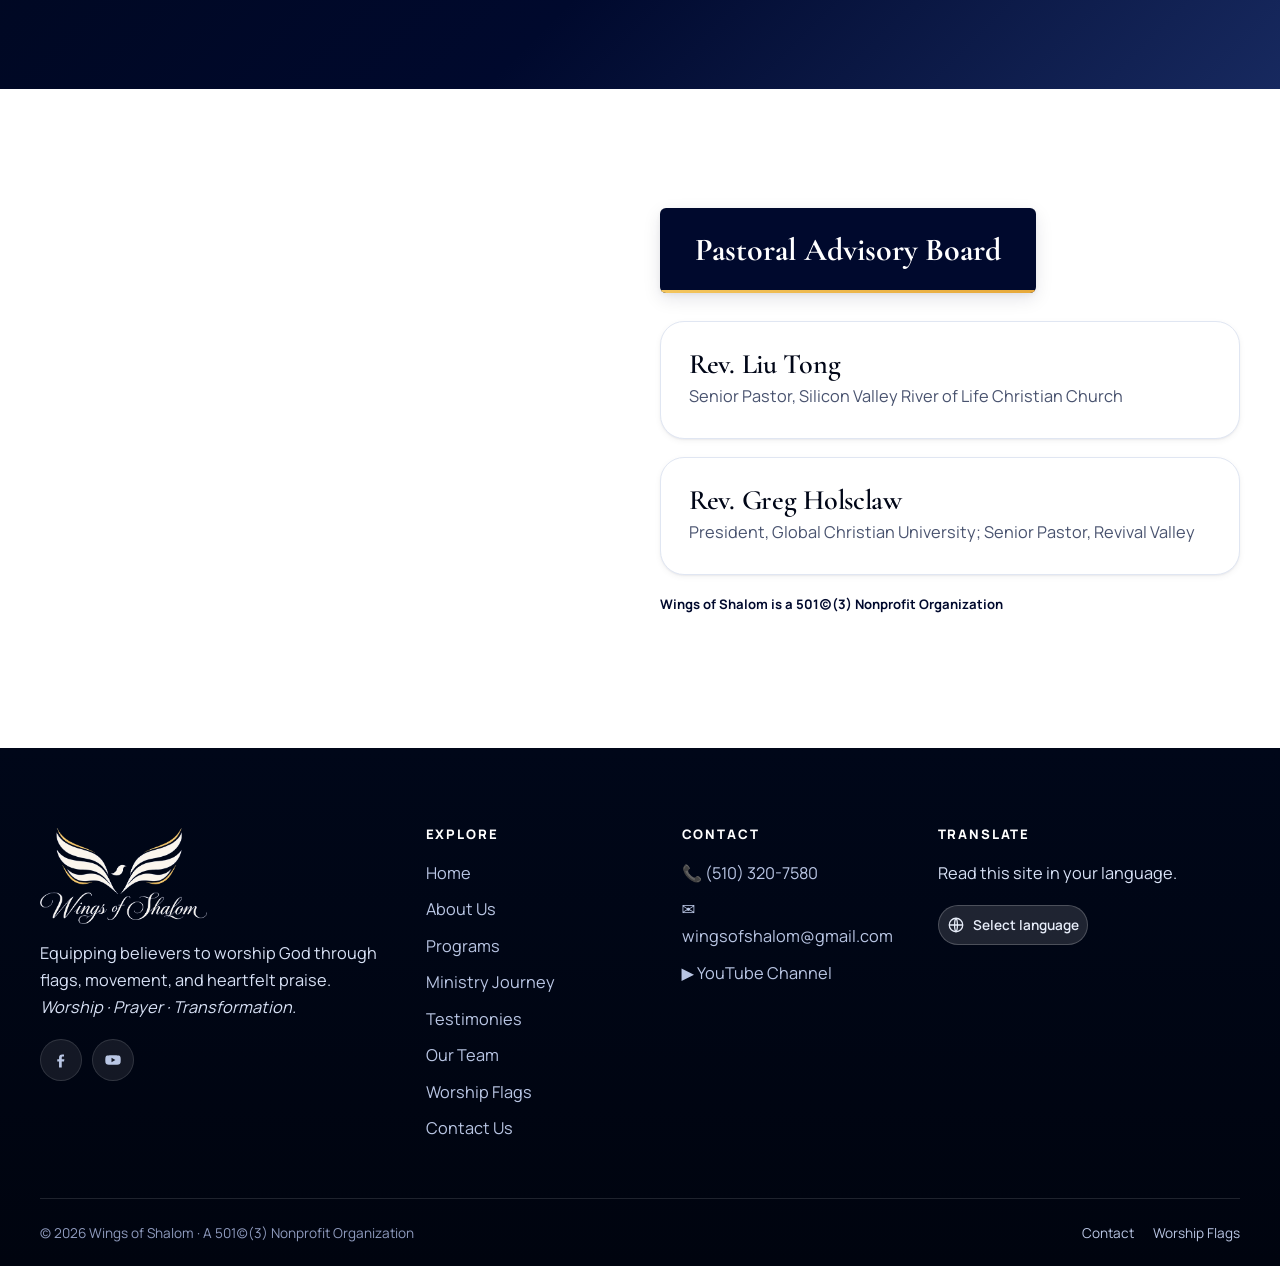
==== commit 5a430126: "Apply New Edits - Sept 30, 2026: midnight-blue palette + new logo Rebrand from wine/burgundy to a co" ====
--- a/about.html
+++ b/about.html
@@ -51,7 +51,7 @@
       <div class="info-row">
         <div data-reveal="left">
           <span class="sec-head" style="display:inline-block">Core Values</span>
-          <div style="font-family:var(--font-quote);font-style:italic;line-height:1.7;color:#f6e6ee">
+          <div style="font-family:var(--font-quote);font-style:italic;line-height:1.7;color:#E3EAF8">
             <p data-reveal="swipe">We cleanse our hearts and come before God in spirit and in truth, offering worship and praise that are pleasing to Him.</p>
             <p data-reveal="swipe" data-reveal-delay="1">We honor the spiritual order established by God, esteeming one another in truth and love—being sincere and without hypocrisy, humble and submissive, rejoicing always, praying without ceasing, and giving thanks in all circumstances.</p>
             <p data-reveal="swipe" data-reveal-delay="2">We fix our eyes on Jesus, hunger for the presence of the Holy Spirit, and trust in God's abundant provision. We do not seek our own glory or interests, but desire only that God's name be lifted high, becoming a beautiful testimony.</p>
--- a/assets/css/theme.css
+++ b/assets/css/theme.css
@@ -1,6 +1,6 @@
 /* ============================================================================
    WINGS OF SHALOM — Design System  (theme.css)
-   Purple-anchored, worshipful, modern. Self-contained (no CDN).
+   Midnight-blue anchored, worshipful, modern. Self-contained (no CDN).
    ----------------------------------------------------------------------------
    Sections:
      1. Fonts
@@ -36,40 +36,40 @@
 
 /* ---------- 2. Design tokens ----------------------------------------------- */
 :root{
-  /* --- Purple scale (the MAIN color family) --- */
-  --plum-950:#320a22;
-  --plum-900:#4a1130;
-  --plum-800:#5e1740;
-  --plum-700:#761f50;
-  --brand-700:#7e2649;
-  --brand-600:#9c335e;   /* WINE — matches the live site exactly */
-  --brand-500:#b84776;   /* brighter wine / CTA hover */
-  --brand-400:#cf6b93;
-  --lilac-300:#e7a6c2;
-  --lilac-200:#f3cbdd;
-  --lilac-100:#fbe9f1;
-  --lilac-50:#fef4f8;
-
-  /* --- Complementary accents (purple stays dominant) --- */
+  /* --- Midnight blue scale (the MAIN color family) --- */
+  --plum-950:#00040F;
+  --plum-900:#000719;
+  --plum-800:#00092D;
+  --plum-700:#011240;
+  --brand-700:#000617;
+  --brand-600:#00092D;   /* MIDNIGHT BLUE — primary (#00092D) */
+  --brand-500:#17295F;   /* brighter blue / CTA hover */
+  --brand-400:#3C5290;
+  --lilac-300:#A9B8DC;
+  --lilac-200:#CCD7EE;
+  --lilac-100:#E7EDF9;
+  --lilac-50:#F3F6FC;
+
+  /* --- Complementary accents (blue stays dominant) --- */
   --gold-600:#c68a1e;
   --gold-500:#e7a93b;    /* regal gold */
   --gold-400:#f3c55e;
-  --rose-500:#e14a8b;    /* flag rose-pink */
-  --rose-400:#f072a6;
-  --teal-400:#f2683a;    /* warm coral accent */
-  --teal-300:#f68a4f;
-
-  /* --- Neutrals (purple-tinted) --- */
-  --ink-900:#2a1024;
-  --ink-800:#3a1a30;
-  --ink-600:#6a4a5c;
-  --ink-500:#8a6a7c;
-  --ink-400:#a98fa0;
+  --rose-500:#2E4FA8;    /* blue accent */
+  --rose-400:#5572C4;
+  --teal-400:#1D6FA0;    /* azure accent */
+  --teal-300:#3A95C4;
+
+  /* --- Neutrals (blue-tinted) --- */
+  --ink-900:#0B1026;
+  --ink-800:#18203C;
+  --ink-600:#49536F;
+  --ink-500:#6B7490;
+  --ink-400:#767F99;
   --paper:#ffffff;
-  --paper-2:#fff8fb;
-  --paper-3:#fdeef4;
-  --line:#f2dde8;
-  --line-strong:#e8c6d8;
+  --paper-2:#F9FAFD;
+  --paper-3:#EFF3FA;
+  --line:#E0E6F2;
+  --line-strong:#C5CFE4;
 
   /* --- Semantic tokens (light context default) --- */
   --bg:var(--paper);
@@ -84,11 +84,11 @@
   --border:var(--line);
 
   /* --- Gradients --- */
-  --grad-brand:linear-gradient(120deg,#9c335e,#b84776);
+  --grad-brand:linear-gradient(120deg,#00092D,#17295F);
   --grad-royal:linear-gradient(135deg,var(--plum-900),var(--brand-600) 60%,var(--brand-500));
   --grad-gold:linear-gradient(120deg,var(--gold-400),var(--gold-500));
-  --grad-warm:linear-gradient(120deg,#f2683a,#e14a8b 45%,#9c335e);
-  --grad-text:linear-gradient(100deg,#e0559b,#9c335e 48%,#e7a93b);
+  --grad-warm:linear-gradient(120deg,#1D6FA0,#2E4FA8 45%,#00092D);
+  --grad-text:linear-gradient(100deg,#3C5290,#00092D 48%,#e7a93b);
   --grad-sheen:linear-gradient(115deg,transparent 20%,rgba(255,255,255,.55) 50%,transparent 80%);
 
   /* --- Type --- */
@@ -109,12 +109,12 @@
   --maxw:1200px; --maxw-narrow:820px;
 
   /* --- Depth --- */
-  --sh-1:0 1px 2px rgba(28,7,51,.06),0 2px 6px rgba(28,7,51,.05);
-  --sh-2:0 6px 18px rgba(59,20,102,.10),0 2px 6px rgba(59,20,102,.06);
-  --sh-3:0 18px 44px rgba(59,20,102,.16),0 6px 14px rgba(59,20,102,.09);
-  --sh-4:0 34px 80px rgba(43,14,79,.28),0 12px 30px rgba(43,14,79,.16);
-  --sh-brand:0 20px 50px rgba(156,51,94,.4);
-  --ring:0 0 0 3px rgba(156,51,94,.35);
+  --sh-1:0 1px 2px rgba(0,9,45,.06),0 2px 6px rgba(0,9,45,.05);
+  --sh-2:0 6px 18px rgba(0,9,45,.10),0 2px 6px rgba(0,9,45,.06);
+  --sh-3:0 18px 44px rgba(0,9,45,.16),0 6px 14px rgba(0,9,45,.09);
+  --sh-4:0 34px 80px rgba(0,6,31,.28),0 12px 30px rgba(0,6,31,.16);
+  --sh-brand:0 20px 50px rgba(0,9,45,.4);
+  --ring:0 0 0 3px rgba(47,70,135,.45);
 
   /* --- Motion --- */
   --ease:cubic-bezier(.22,.61,.36,1);
@@ -127,9 +127,9 @@
 .on-dark{
   --bg:var(--plum-950);
   --surface:rgba(255,255,255,.06);
-  --text:#f4eeff;
-  --text-soft:#c9bce6;
-  --text-faint:#9d8ec2;
+  --text:#EAF0FC;
+  --text-soft:#B9C6E4;
+  --text-faint:#8D9AC0;
   --border:rgba(255,255,255,.12);
   color:var(--text);
 }
@@ -261,35 +261,35 @@
 /* ---------- 8. Navigation + Google Translate ------------------------------- */
 .nav{position:fixed;top:0;left:0;right:0;z-index:100;transition:background var(--t) var(--ease),
   box-shadow var(--t) var(--ease),padding var(--t) var(--ease);padding:1.1rem 0}
-.nav-inner{display:flex;align-items:center;gap:1.4rem;
-  width:min(100% - 2.5rem,var(--maxw));margin-inline:auto}
+.nav-inner{display:flex;align-items:center;gap:1rem;
+  width:min(100% - 2rem,1320px);margin-inline:auto}
 .nav.scrolled{background:rgba(255,255,255,.72);backdrop-filter:blur(18px) saturate(180%);
-  -webkit-backdrop-filter:blur(18px) saturate(180%);box-shadow:0 6px 24px rgba(59,20,102,.10);
-  padding:.6rem 0;border-bottom:1px solid rgba(216,201,242,.6)}
+  -webkit-backdrop-filter:blur(18px) saturate(180%);box-shadow:0 6px 24px rgba(0,9,45,.10);
+  padding:.6rem 0;border-bottom:1px solid rgba(199,207,228,.6)}
 .brand{display:flex;align-items:center;gap:.7rem;font-family:var(--font-display);
   font-weight:700;font-size:1.35rem;letter-spacing:-.01em;color:var(--text);margin-right:auto}
 .brand .mark{width:40px;height:40px;border-radius:12px;display:grid;place-items:center;
   background:var(--grad-royal);box-shadow:var(--sh-2);color:#fff;flex:0 0 auto}
 .brand .mark svg{width:24px;height:24px}
 .brand b{font-weight:700}.brand span{color:var(--brand-500)}
-.nav-links{display:flex;align-items:center;gap:.35rem}
-.nav-links a{position:relative;padding:.55rem .85rem;border-radius:var(--r-sm);font-weight:600;
-  font-size:.95rem;color:var(--text-soft);transition:color var(--t),background var(--t)}
-.nav-links a::after{content:"";position:absolute;left:.85rem;right:.85rem;bottom:.32rem;height:2px;
+.nav-links{display:flex;align-items:center;gap:.1rem}
+.nav-links a{position:relative;padding:.45rem .58rem;border-radius:var(--r-sm);font-weight:600;
+  font-size:.88rem;white-space:nowrap;color:var(--text-soft);transition:color var(--t),background var(--t)}
+.nav-links a::after{content:"";position:absolute;left:.58rem;right:.58rem;bottom:.28rem;height:2px;
   border-radius:2px;background:var(--grad-brand);transform:scaleX(0);transform-origin:left;
   transition:transform var(--t) var(--ease)}
 .nav-links a:hover,.nav-links a.active{color:var(--brand-600)}
 .nav-links a:hover::after,.nav-links a.active::after{transform:scaleX(1)}
-.nav-actions{display:flex;align-items:center;gap:.7rem}
+.nav-actions{display:flex;align-items:center;gap:.5rem}
 
 /* Cart button */
-.cart-btn{position:relative;width:44px;height:44px;border-radius:50%;border:1px solid var(--border);
+.cart-btn{position:relative;width:40px;height:40px;border-radius:50%;border:1px solid var(--border);
   background:var(--surface);display:grid;place-items:center;color:var(--text);
   transition:transform var(--t) var(--ease-spring),box-shadow var(--t),color var(--t)}
 .cart-btn:hover{transform:translateY(-2px) scale(1.06);box-shadow:var(--sh-2);color:var(--brand-600)}
 .cart-count{position:absolute;top:-4px;right:-4px;min-width:20px;height:20px;padding:0 5px;
   border-radius:99px;background:var(--grad-brand);color:#fff;font-size:.7rem;font-weight:800;
-  display:grid;place-items:center;box-shadow:0 3px 8px rgba(124,58,237,.5);
+  display:grid;place-items:center;box-shadow:0 3px 8px rgba(23,41,95,.5);
   transform:scale(0);transition:transform var(--t) var(--ease-spring)}
 .cart-count.show{transform:scale(1)}
 .cart-count.bump{animation:bump .4s var(--ease-spring)}
@@ -297,9 +297,10 @@
 
 /* Google Translate widget — restyled to a clean pill */
 .gt-wrap{position:relative;display:inline-flex;align-items:center}
-.gt-pill{display:inline-flex;align-items:center;gap:.45rem;height:44px;padding:0 .7rem 0 .85rem;
+.gt-pill{display:inline-flex;align-items:center;gap:.3rem;height:40px;padding:0 .55rem;
   border-radius:var(--r-pill);border:1px solid var(--border);background:var(--surface);
   color:var(--text-soft);font-weight:600;font-size:.85rem;transition:box-shadow var(--t),color var(--t)}
+.gt-pill .gt-label{display:none}
 .gt-pill:hover{color:var(--brand-600);box-shadow:var(--sh-1)}
 .gt-pill svg{width:18px;height:18px;flex:0 0 auto}
 /* Google injects a <select>; we overlay it invisibly on the pill for native behaviour */
@@ -328,7 +329,7 @@
   padding-top:7rem;overflow:hidden;background:var(--plum-950);color:#fff}
 .hero .container{position:relative;z-index:3}
 .hero h1{color:#fff}
-.hero .lead{color:#d9ccf3;max-width:34ch}
+.hero .lead{color:#CBD7EF;max-width:34ch}
 /* Animated aurora / mesh blobs */
 .aurora{position:absolute;inset:-20% -10%;z-index:0;filter:blur(60px);opacity:.9;pointer-events:none}
 .aurora i{position:absolute;display:block;border-radius:50%;mix-blend-mode:screen;
@@ -359,7 +360,7 @@
 .hero-fade{position:absolute;left:0;right:0;bottom:0;height:22vh;z-index:2;pointer-events:none;
   background:linear-gradient(to bottom,transparent,var(--paper) 92%)}
 .scroll-cue{position:absolute;left:50%;bottom:1.6rem;z-index:4;transform:translateX(-50%);
-  color:#cdbff0;font-size:.72rem;letter-spacing:.2em;text-transform:uppercase;
+  color:#BFCCEA;font-size:.72rem;letter-spacing:.2em;text-transform:uppercase;
   display:flex;flex-direction:column;align-items:center;gap:.5rem}
 .scroll-cue .dot{width:22px;height:36px;border-radius:12px;border:2px solid rgba(255,255,255,.4);
   position:relative}
@@ -505,8 +506,8 @@
 
 /* ---------- 13. Footer ------------------------------------------------------ */
 .footer{position:relative;background:linear-gradient(180deg,var(--plum-900),var(--plum-950));
-  color:#e9e0fb;padding-top:var(--sp-7);overflow:hidden}
-.footer a{color:#c9bce6;transition:color var(--t)}
+  color:#DCE4F6;padding-top:var(--sp-7);overflow:hidden}
+.footer a{color:#B9C6E4;transition:color var(--t)}
 .footer a:hover{color:#fff}
 .footer .cols{display:grid;grid-template-columns:1.6fr 1fr 1fr 1.4fr;gap:var(--sp-5);padding-bottom:var(--sp-6)}
 .footer h4{color:#fff;font-family:var(--font-body);font-weight:800;font-size:.82rem;
@@ -518,7 +519,7 @@
   transition:transform var(--t) var(--ease-spring),background var(--t)}
 .socials a:hover{transform:translateY(-3px);background:var(--grad-brand)}
 .footer-bottom{border-top:1px solid rgba(255,255,255,.12);padding:1.4rem 0;display:flex;
-  flex-wrap:wrap;gap:1rem;justify-content:space-between;align-items:center;color:#a996c9;font-size:.85rem}
+  flex-wrap:wrap;gap:1rem;justify-content:space-between;align-items:center;color:#8E9BBE;font-size:.85rem}
 
 /* ---------- 14. Motion / scroll-reveal ------------------------------------- */
 [data-reveal]{opacity:0;transform:translateY(28px);
@@ -553,7 +554,7 @@
 /* ---------- 14b. Dynamic enhancements -------------------------------------- */
 /* Scroll progress bar */
 .progress-bar{position:fixed;top:0;left:0;height:3px;z-index:150;width:0;
-  background:var(--grad-text);box-shadow:0 0 12px rgba(124,58,237,.6);
+  background:var(--grad-text);box-shadow:0 0 12px rgba(23,41,95,.6);
   transition:width .1s linear}
 /* Nav auto-hide on scroll-down */
 .nav{transition:background var(--t) var(--ease),box-shadow var(--t) var(--ease),
@@ -595,12 +596,12 @@
 
 /* ---------- 14c. Live-site match (wine brand) ------------------------------ */
 /* Solid wine nav with white text (matches wingsofshalom.org) */
-.nav{background:var(--brand-600);box-shadow:0 2px 16px rgba(50,10,34,.28)}
+.nav{background:var(--brand-600);box-shadow:0 2px 16px rgba(0,6,31,.35)}
 .nav.scrolled{background:var(--brand-700);backdrop-filter:none;-webkit-backdrop-filter:none;
   border-bottom:1px solid rgba(255,255,255,.12)}
 .brand{color:#fff}
-.brand .logo-img{height:52px;width:auto;display:block}
-.nav.scrolled .brand .logo-img{height:44px;transition:height var(--t)}
+.brand .logo-img{height:46px;width:auto;display:block}
+.nav.scrolled .brand .logo-img{height:40px;transition:height var(--t)}
 .nav-links a{color:rgba(255,255,255,.9)}
 .nav-links a:hover,.nav-links a.active{color:#fff}
 .nav-links a::after{background:var(--gold-400)}
@@ -626,7 +627,7 @@
 .home-hero .bg{position:absolute;inset:0;z-index:0}
 .home-hero .bg img{width:100%;height:100%;object-fit:cover}
 .home-hero .bg::after{content:"";position:absolute;inset:0;
-  background:linear-gradient(180deg,rgba(50,10,34,.45),rgba(74,17,48,.72))}
+  background:linear-gradient(180deg,rgba(0,9,45,.45),rgba(0,6,25,.72))}
 .home-hero .inner{position:relative;z-index:2;max-width:940px}
 .home-hero .emblem{width:min(380px,74vw);margin:0 auto .6rem;
   filter:drop-shadow(0 14px 34px rgba(0,0,0,.45))}
@@ -645,7 +646,7 @@
 .info-media{border-radius:var(--r-lg);overflow:hidden;box-shadow:var(--sh-3)}
 .info-media img{width:100%;height:100%;object-fit:cover;aspect-ratio:4/3}
 .prose-accent p{color:var(--brand-700)}
-.on-dark .prose-accent p{color:#f3d9e6}
+.on-dark .prose-accent p{color:#D7E1F5}
 /* Stat cards (count-up) */
 .stat-cards{display:grid;grid-template-columns:repeat(3,1fr);gap:1.1rem;max-width:840px;margin:0 auto}
 .stat-card{background:#fff;border:1px solid var(--line);border-radius:14px;padding:1.7rem 1rem;
@@ -875,3 +876,23 @@
 /* ---- Ministry Journey: retreat two-up ---- */
 .retreat-grid{display:grid;grid-template-columns:1fr 1fr;gap:1rem;margin-top:1.2rem}
 @media (max-width:640px){.retreat-grid{grid-template-columns:1fr}}
+
+/* Anchor offset so #our-story clears the fixed header */
+#our-story{scroll-margin-top:96px}
+
+/* ---- Home hero: show the full title artwork, content anchored at bottom ---- */
+.home-hero{align-items:end;min-height:clamp(60svh,56.25vw,88svh);
+  padding:6.5rem 1rem 3rem}
+.home-hero .bg{background:var(--plum-900)}
+.home-hero .bg img{object-fit:contain;object-position:center center}
+@media (prefers-reduced-motion:no-preference){
+  .home-hero .bg img{animation:none;transform:none}
+}
+
+/* ---- Home hero (Sept 7): title artwork in the foreground, content centred ---- */
+.home-hero{align-items:center}
+.home-hero .inner .hero-name{display:block;margin:0 auto .8rem;width:auto;
+  max-width:min(680px,90vw);height:auto;filter:drop-shadow(0 8px 26px rgba(0,0,0,.5))}
+
+/* ---- Home hero (Sept 24): photo background fills the frame again ---- */
+.home-hero .bg img{object-fit:cover;object-position:center center}
